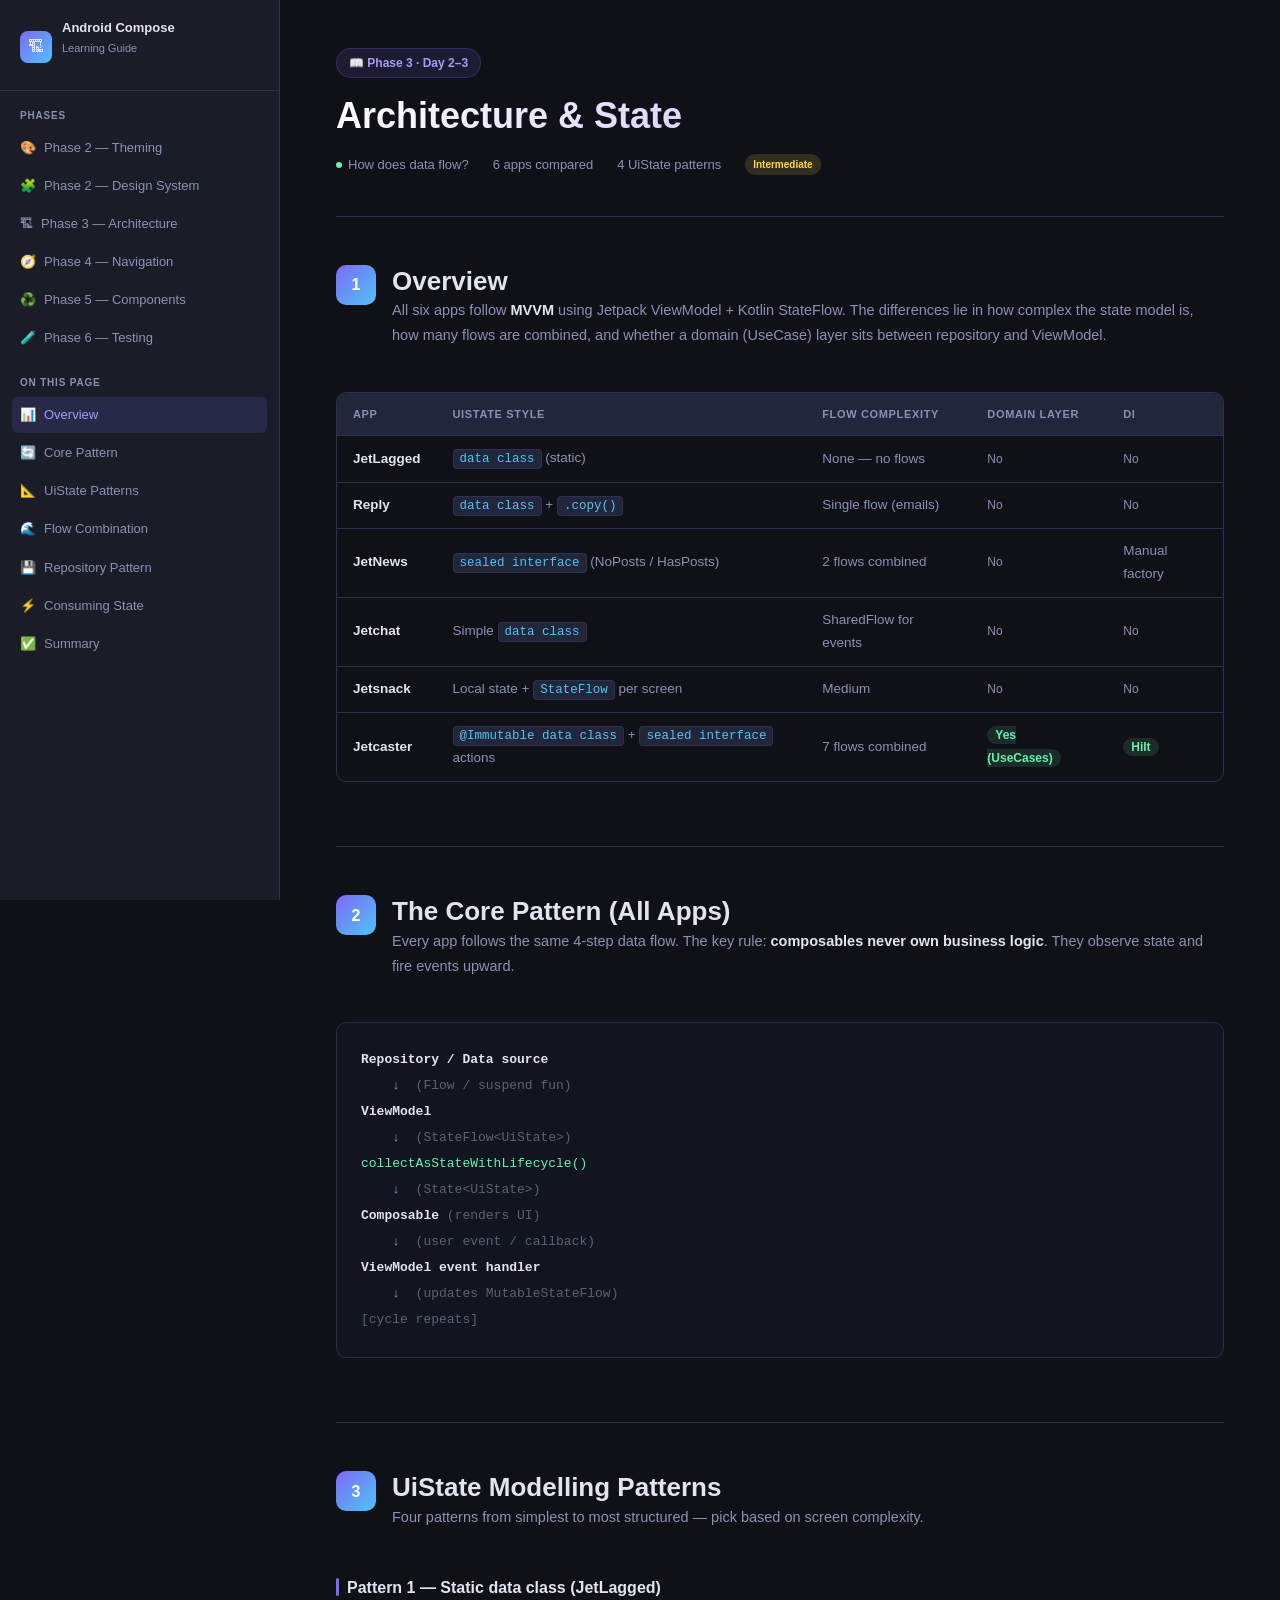
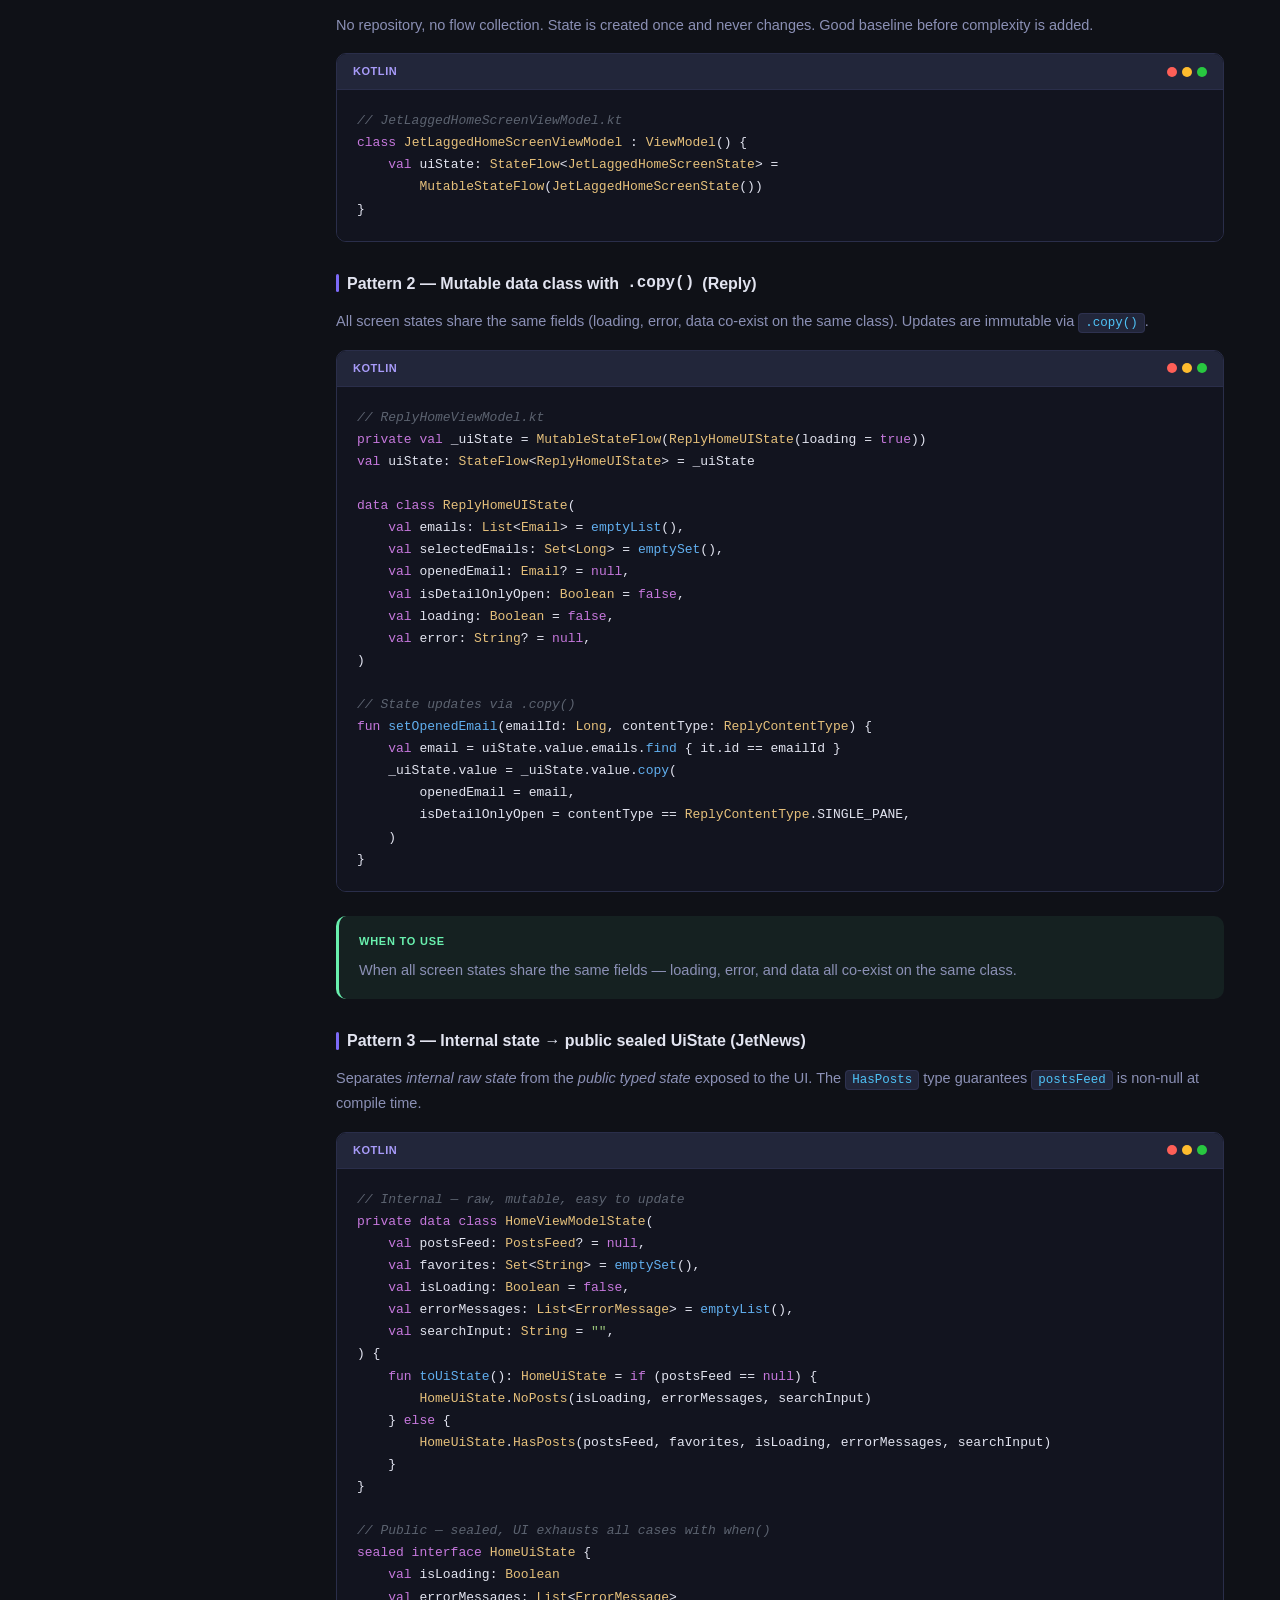
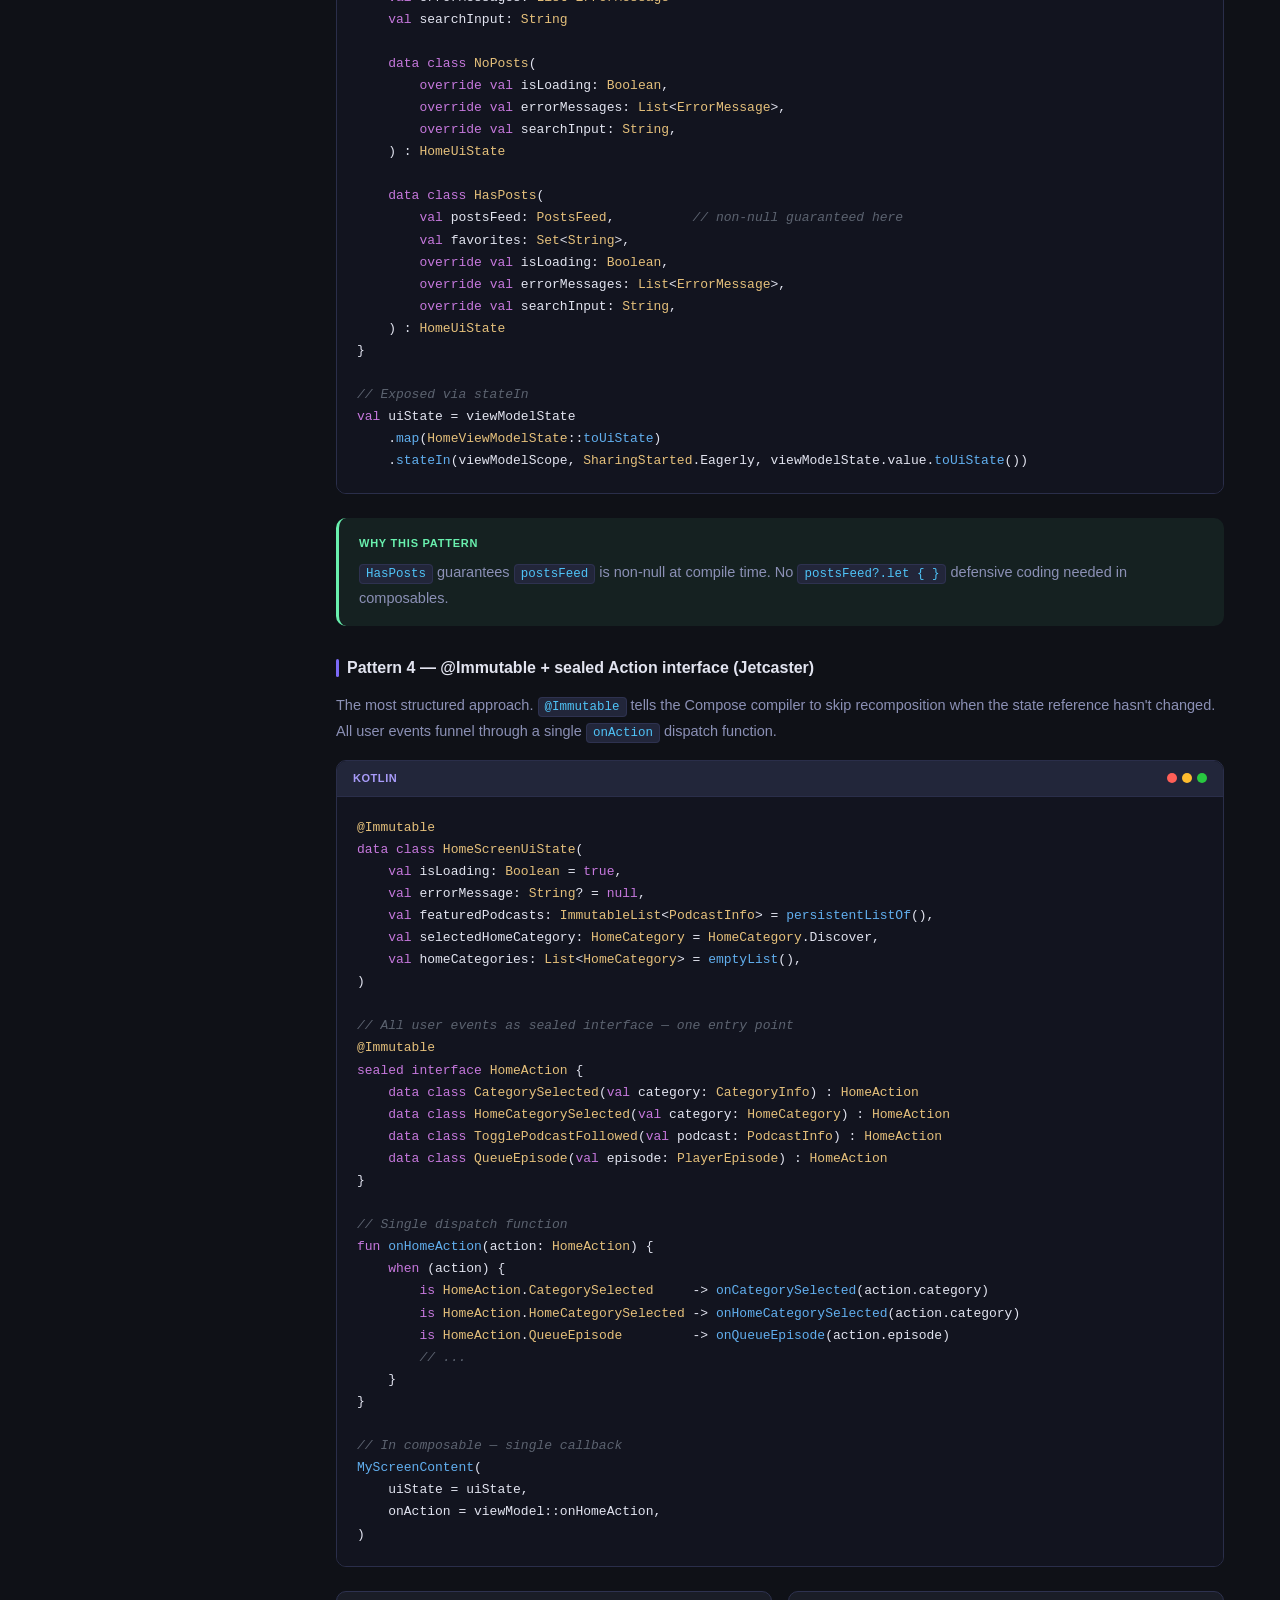
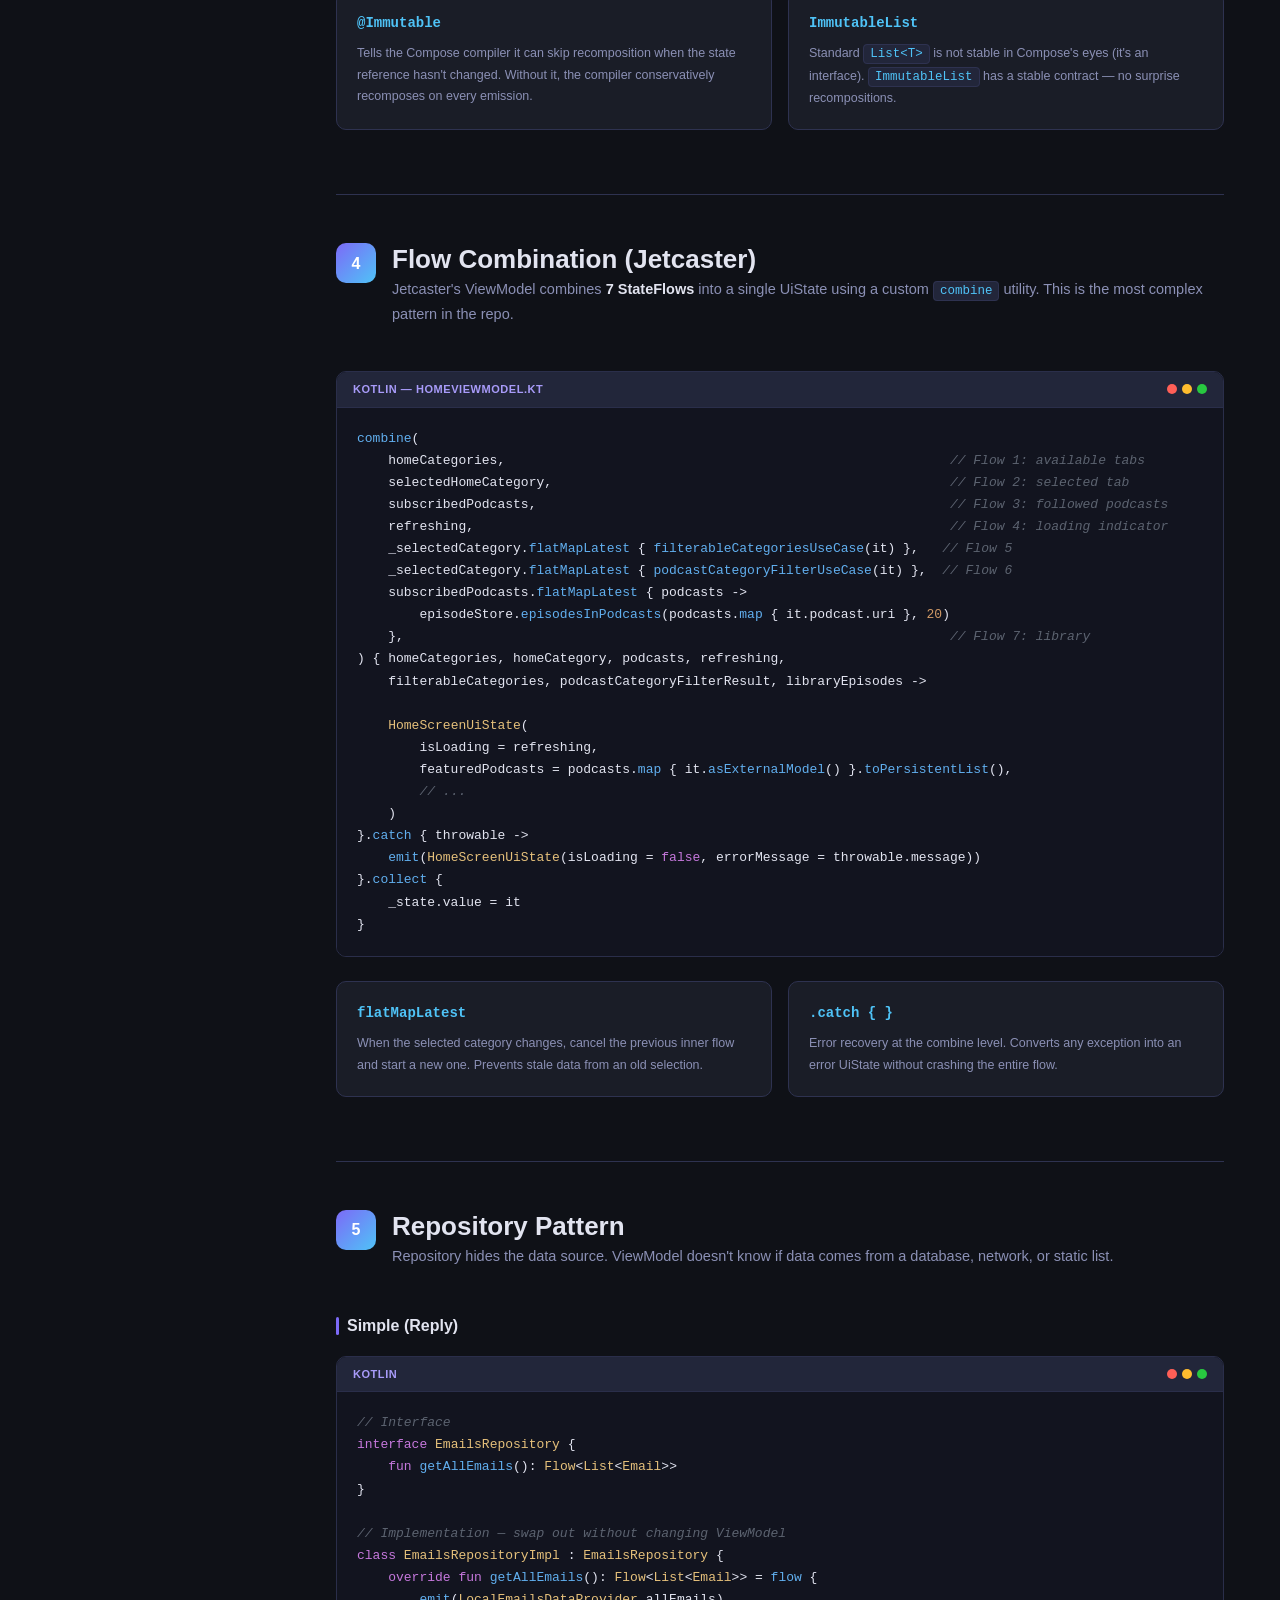
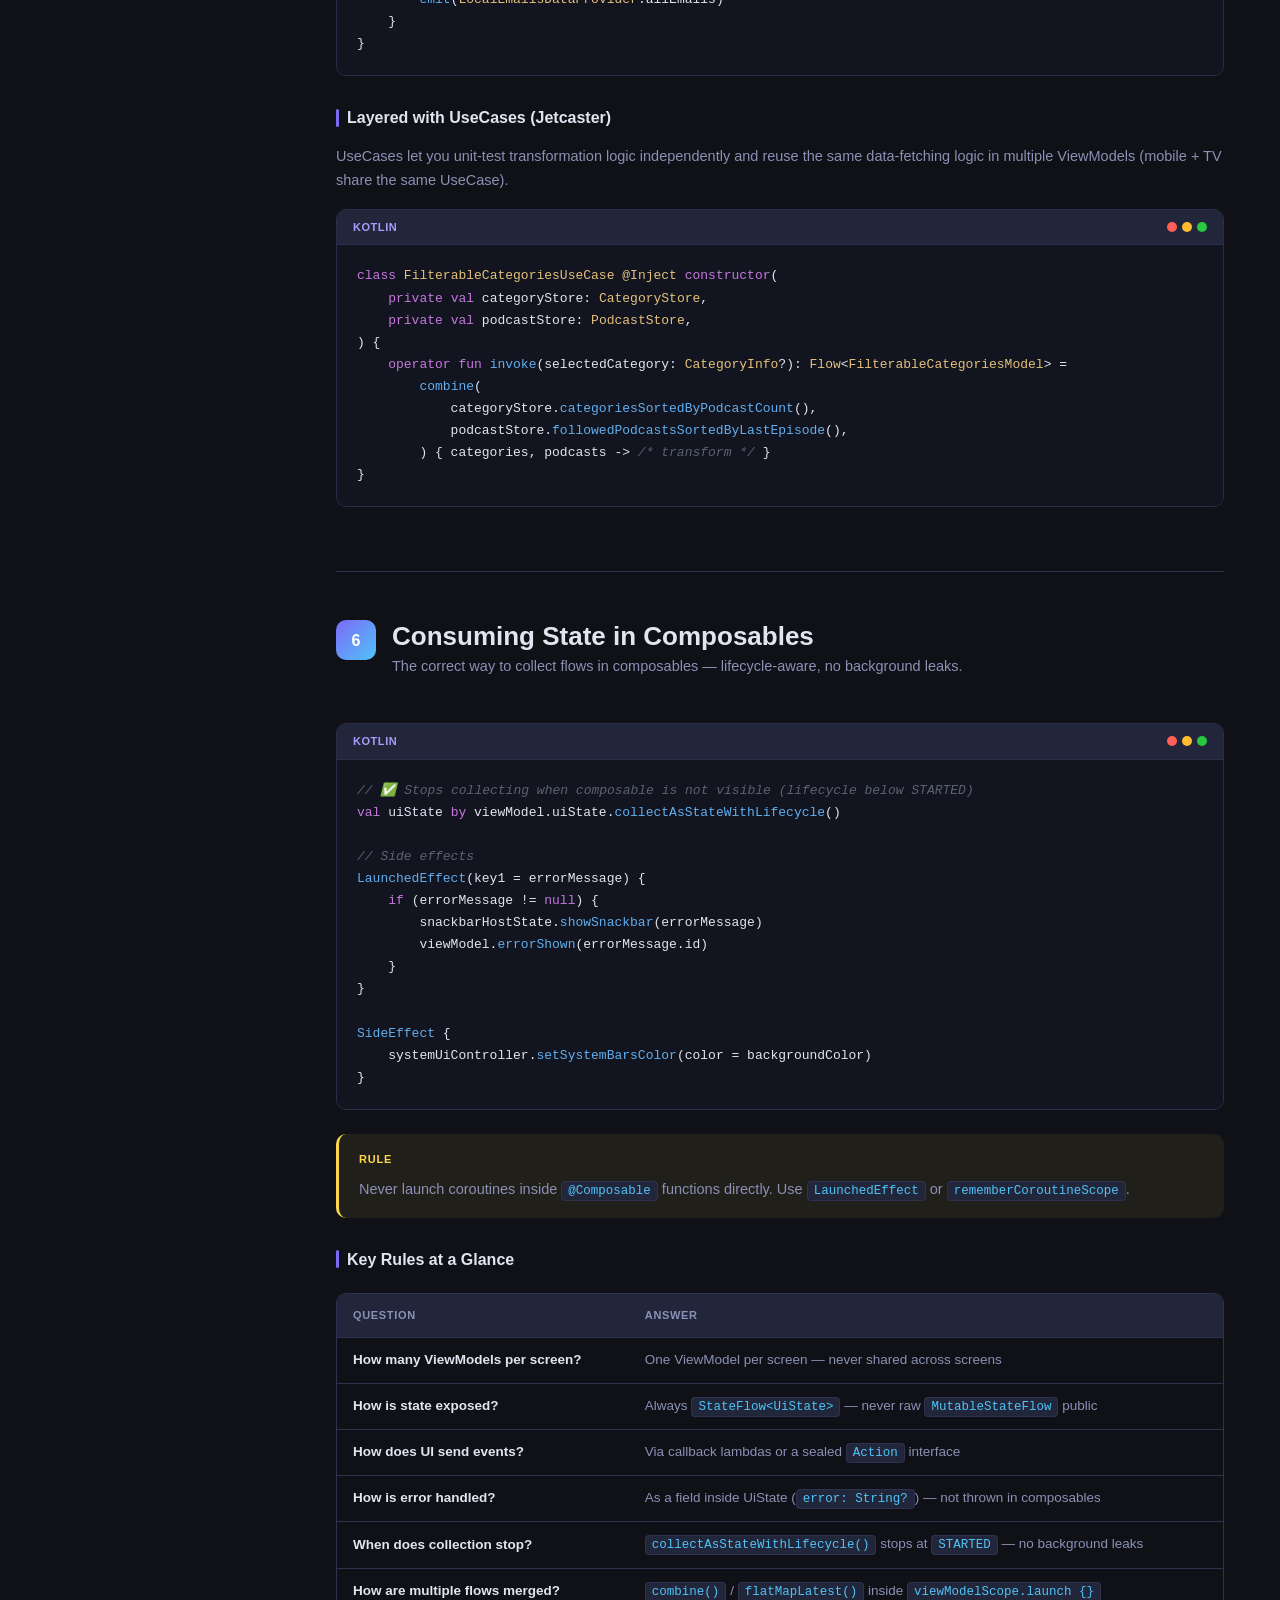
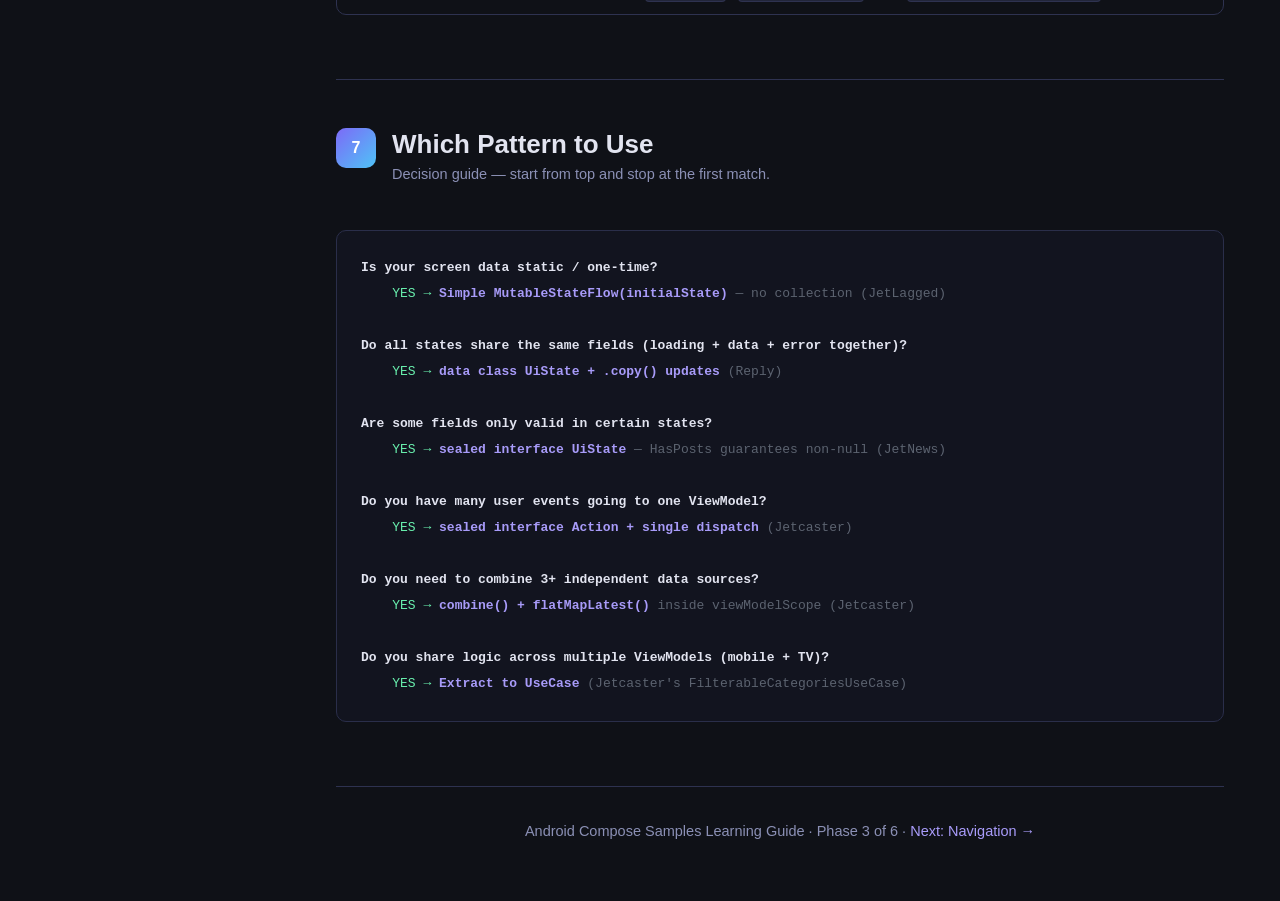
==== Docs/html/architecture-state.html @ 978a0300 "create Docs folder for project" ====
<!DOCTYPE html>
<html lang="en">
<head>
  <meta charset="UTF-8" />
  <meta name="viewport" content="width=device-width, initial-scale=1.0" />
  <title>Phase 3 — Architecture & State | Android Compose Samples</title>
  <link rel="stylesheet" href="styles/main.css" />
</head>
<body>

<aside>
  <div class="sidebar-header">
    <div class="logo">
      <div class="logo-icon">🏗</div>
      <div>
        <h2>Android Compose</h2>
        <p>Learning Guide</p>
      </div>
    </div>
  </div>

  <nav>
    <div class="nav-section">
      <div class="nav-section-label">Phases</div>
      <a class="nav-item" href="theming-styles-guide.html">
        <span>🎨</span> Phase 2 — Theming
      </a>
      <a class="nav-item" href="design-system.html">
        <span>🧩</span> Phase 2 — Design System
      </a>
      <a class="nav-item active" href="architecture-state.html">
        <span>🏗</span> Phase 3 — Architecture
      </a>
      <a class="nav-item" href="navigation.html">
        <span>🧭</span> Phase 4 — Navigation
      </a>
      <a class="nav-item" href="reusable-components.html">
        <span>♻️</span> Phase 5 — Components
      </a>
      <a class="nav-item" href="testing-performance.html">
        <span>🧪</span> Phase 6 — Testing
      </a>
    </div>

    <div class="nav-section">
      <div class="nav-section-label">On This Page</div>
      <a class="nav-item" href="#overview">
        <span>📊</span> Overview
      </a>
      <a class="nav-item" href="#core-pattern">
        <span>🔄</span> Core Pattern
      </a>
      <a class="nav-item" href="#uistate-patterns">
        <span>📐</span> UiState Patterns
      </a>
      <a class="nav-item" href="#flow-combination">
        <span>🌊</span> Flow Combination
      </a>
      <a class="nav-item" href="#repository">
        <span>💾</span> Repository Pattern
      </a>
      <a class="nav-item" href="#consuming-state">
        <span>⚡</span> Consuming State
      </a>
      <a class="nav-item" href="#summary">
        <span>✅</span> Summary
      </a>
    </div>
  </nav>
</aside>

<main>
  <!-- Hero -->
  <div class="hero">
    <div class="hero-tag">📖 Phase 3 · Day 2–3</div>
    <h1>Architecture & State</h1>
    <div class="hero-meta">
      <div class="hero-meta-item"><span class="dot"></span> How does data flow?</div>
      <div class="hero-meta-item">6 apps compared</div>
      <div class="hero-meta-item">4 UiState patterns</div>
      <div class="hero-meta-item"><span class="badge badge-intermediate">Intermediate</span></div>
    </div>
  </div>

  <!-- Overview -->
  <section id="overview">
    <div class="section-header">
      <div class="section-number">1</div>
      <div>
        <h2>Overview</h2>
        <p>All six apps follow <strong>MVVM</strong> using Jetpack ViewModel + Kotlin StateFlow. The differences lie in how complex the state model is, how many flows are combined, and whether a domain (UseCase) layer sits between repository and ViewModel.</p>
      </div>
    </div>

    <div class="table-wrapper">
      <table>
        <thead>
          <tr>
            <th>App</th>
            <th>UiState style</th>
            <th>Flow complexity</th>
            <th>Domain layer</th>
            <th>DI</th>
          </tr>
        </thead>
        <tbody>
          <tr>
            <td>JetLagged</td>
            <td><code>data class</code> (static)</td>
            <td>None — no flows</td>
            <td><span class="no-tag">No</span></td>
            <td><span class="no-tag">No</span></td>
          </tr>
          <tr>
            <td>Reply</td>
            <td><code>data class</code> + <code>.copy()</code></td>
            <td>Single flow (emails)</td>
            <td><span class="no-tag">No</span></td>
            <td><span class="no-tag">No</span></td>
          </tr>
          <tr>
            <td>JetNews</td>
            <td><code>sealed interface</code> (NoPosts / HasPosts)</td>
            <td>2 flows combined</td>
            <td><span class="no-tag">No</span></td>
            <td>Manual factory</td>
          </tr>
          <tr>
            <td>Jetchat</td>
            <td>Simple <code>data class</code></td>
            <td>SharedFlow for events</td>
            <td><span class="no-tag">No</span></td>
            <td><span class="no-tag">No</span></td>
          </tr>
          <tr>
            <td>Jetsnack</td>
            <td>Local state + <code>StateFlow</code> per screen</td>
            <td>Medium</td>
            <td><span class="no-tag">No</span></td>
            <td><span class="no-tag">No</span></td>
          </tr>
          <tr>
            <td>Jetcaster</td>
            <td><code>@Immutable data class</code> + <code>sealed interface</code> actions</td>
            <td>7 flows combined</td>
            <td><span class="yes-tag">Yes (UseCases)</span></td>
            <td><span class="yes-tag">Hilt</span></td>
          </tr>
        </tbody>
      </table>
    </div>
  </section>

  <hr />

  <!-- Core Pattern -->
  <section id="core-pattern">
    <div class="section-header">
      <div class="section-number">2</div>
      <div>
        <h2>The Core Pattern (All Apps)</h2>
        <p>Every app follows the same 4-step data flow. The key rule: <strong>composables never own business logic</strong>. They observe state and fire events upward.</p>
      </div>
    </div>

    <div class="flowchart">
      <div><span class="q">Repository / Data source</span></div>
      <div>&nbsp;&nbsp;&nbsp;&nbsp;↓ &nbsp;<span class="desc">(Flow / suspend fun)</span></div>
      <div><span class="q">ViewModel</span></div>
      <div>&nbsp;&nbsp;&nbsp;&nbsp;↓ &nbsp;<span class="desc">(StateFlow&lt;UiState&gt;)</span></div>
      <div><span class="ans">collectAsStateWithLifecycle()</span></div>
      <div>&nbsp;&nbsp;&nbsp;&nbsp;↓ &nbsp;<span class="desc">(State&lt;UiState&gt;)</span></div>
      <div><span class="q">Composable</span> <span class="desc">(renders UI)</span></div>
      <div>&nbsp;&nbsp;&nbsp;&nbsp;↓ &nbsp;<span class="desc">(user event / callback)</span></div>
      <div><span class="q">ViewModel event handler</span></div>
      <div>&nbsp;&nbsp;&nbsp;&nbsp;↓ &nbsp;<span class="desc">(updates MutableStateFlow)</span></div>
      <div><span class="desc">[cycle repeats]</span></div>
    </div>
  </section>

  <hr />

  <!-- UiState Patterns -->
  <section id="uistate-patterns">
    <div class="section-header">
      <div class="section-number">3</div>
      <div>
        <h2>UiState Modelling Patterns</h2>
        <p>Four patterns from simplest to most structured — pick based on screen complexity.</p>
      </div>
    </div>

    <h3>Pattern 1 — Static data class (JetLagged)</h3>
    <p>No repository, no flow collection. State is created once and never changes. Good baseline before complexity is added.</p>

    <div class="code-block">
      <div class="code-header">
        <span class="code-lang">Kotlin</span>
        <div class="code-dots"><span class="dot-red"></span><span class="dot-yellow"></span><span class="dot-green"></span></div>
      </div>
      <pre><span class="cmt">// JetLaggedHomeScreenViewModel.kt</span>
<span class="kw">class</span> <span class="cls">JetLaggedHomeScreenViewModel</span> : <span class="cls">ViewModel</span>() {
    <span class="kw">val</span> uiState: <span class="cls">StateFlow</span>&lt;<span class="cls">JetLaggedHomeScreenState</span>&gt; =
        <span class="cls">MutableStateFlow</span>(<span class="cls">JetLaggedHomeScreenState</span>())
}</pre>
    </div>

    <h3>Pattern 2 — Mutable data class with <code>.copy()</code> (Reply)</h3>
    <p>All screen states share the same fields (loading, error, data co-exist on the same class). Updates are immutable via <code>.copy()</code>.</p>

    <div class="code-block">
      <div class="code-header">
        <span class="code-lang">Kotlin</span>
        <div class="code-dots"><span class="dot-red"></span><span class="dot-yellow"></span><span class="dot-green"></span></div>
      </div>
      <pre><span class="cmt">// ReplyHomeViewModel.kt</span>
<span class="kw">private val</span> _uiState = <span class="cls">MutableStateFlow</span>(<span class="cls">ReplyHomeUIState</span>(loading = <span class="kw">true</span>))
<span class="kw">val</span> uiState: <span class="cls">StateFlow</span>&lt;<span class="cls">ReplyHomeUIState</span>&gt; = _uiState

<span class="kw">data class</span> <span class="cls">ReplyHomeUIState</span>(
    <span class="kw">val</span> emails: <span class="cls">List</span>&lt;<span class="cls">Email</span>&gt; = <span class="fn">emptyList</span>(),
    <span class="kw">val</span> selectedEmails: <span class="cls">Set</span>&lt;<span class="cls">Long</span>&gt; = <span class="fn">emptySet</span>(),
    <span class="kw">val</span> openedEmail: <span class="cls">Email</span>? = <span class="kw">null</span>,
    <span class="kw">val</span> isDetailOnlyOpen: <span class="cls">Boolean</span> = <span class="kw">false</span>,
    <span class="kw">val</span> loading: <span class="cls">Boolean</span> = <span class="kw">false</span>,
    <span class="kw">val</span> error: <span class="cls">String</span>? = <span class="kw">null</span>,
)

<span class="cmt">// State updates via .copy()</span>
<span class="kw">fun</span> <span class="fn">setOpenedEmail</span>(emailId: <span class="cls">Long</span>, contentType: <span class="cls">ReplyContentType</span>) {
    <span class="kw">val</span> email = uiState.value.emails.<span class="fn">find</span> { it.id == emailId }
    _uiState.value = _uiState.value.<span class="fn">copy</span>(
        openedEmail = email,
        isDetailOnlyOpen = contentType == <span class="cls">ReplyContentType</span>.SINGLE_PANE,
    )
}</pre>
    </div>

    <div class="info-box when">
      <div class="info-box-title">When to use</div>
      <p>When all screen states share the same fields — loading, error, and data all co-exist on the same class.</p>
    </div>

    <h3>Pattern 3 — Internal state → public sealed UiState (JetNews)</h3>
    <p>Separates <em>internal raw state</em> from the <em>public typed state</em> exposed to the UI. The <code>HasPosts</code> type guarantees <code>postsFeed</code> is non-null at compile time.</p>

    <div class="code-block">
      <div class="code-header">
        <span class="code-lang">Kotlin</span>
        <div class="code-dots"><span class="dot-red"></span><span class="dot-yellow"></span><span class="dot-green"></span></div>
      </div>
      <pre><span class="cmt">// Internal — raw, mutable, easy to update</span>
<span class="kw">private data class</span> <span class="cls">HomeViewModelState</span>(
    <span class="kw">val</span> postsFeed: <span class="cls">PostsFeed</span>? = <span class="kw">null</span>,
    <span class="kw">val</span> favorites: <span class="cls">Set</span>&lt;<span class="cls">String</span>&gt; = <span class="fn">emptySet</span>(),
    <span class="kw">val</span> isLoading: <span class="cls">Boolean</span> = <span class="kw">false</span>,
    <span class="kw">val</span> errorMessages: <span class="cls">List</span>&lt;<span class="cls">ErrorMessage</span>&gt; = <span class="fn">emptyList</span>(),
    <span class="kw">val</span> searchInput: <span class="cls">String</span> = <span class="str">""</span>,
) {
    <span class="kw">fun</span> <span class="fn">toUiState</span>(): <span class="cls">HomeUiState</span> = <span class="kw">if</span> (postsFeed == <span class="kw">null</span>) {
        <span class="cls">HomeUiState</span>.<span class="cls">NoPosts</span>(isLoading, errorMessages, searchInput)
    } <span class="kw">else</span> {
        <span class="cls">HomeUiState</span>.<span class="cls">HasPosts</span>(postsFeed, favorites, isLoading, errorMessages, searchInput)
    }
}

<span class="cmt">// Public — sealed, UI exhausts all cases with when()</span>
<span class="kw">sealed interface</span> <span class="cls">HomeUiState</span> {
    <span class="kw">val</span> isLoading: <span class="cls">Boolean</span>
    <span class="kw">val</span> errorMessages: <span class="cls">List</span>&lt;<span class="cls">ErrorMessage</span>&gt;
    <span class="kw">val</span> searchInput: <span class="cls">String</span>

    <span class="kw">data class</span> <span class="cls">NoPosts</span>(
        <span class="kw">override val</span> isLoading: <span class="cls">Boolean</span>,
        <span class="kw">override val</span> errorMessages: <span class="cls">List</span>&lt;<span class="cls">ErrorMessage</span>&gt;,
        <span class="kw">override val</span> searchInput: <span class="cls">String</span>,
    ) : <span class="cls">HomeUiState</span>

    <span class="kw">data class</span> <span class="cls">HasPosts</span>(
        <span class="kw">val</span> postsFeed: <span class="cls">PostsFeed</span>,          <span class="cmt">// non-null guaranteed here</span>
        <span class="kw">val</span> favorites: <span class="cls">Set</span>&lt;<span class="cls">String</span>&gt;,
        <span class="kw">override val</span> isLoading: <span class="cls">Boolean</span>,
        <span class="kw">override val</span> errorMessages: <span class="cls">List</span>&lt;<span class="cls">ErrorMessage</span>&gt;,
        <span class="kw">override val</span> searchInput: <span class="cls">String</span>,
    ) : <span class="cls">HomeUiState</span>
}

<span class="cmt">// Exposed via stateIn</span>
<span class="kw">val</span> uiState = viewModelState
    .<span class="fn">map</span>(<span class="cls">HomeViewModelState</span>::<span class="fn">toUiState</span>)
    .<span class="fn">stateIn</span>(viewModelScope, <span class="cls">SharingStarted</span>.Eagerly, viewModelState.value.<span class="fn">toUiState</span>())</pre>
    </div>

    <div class="info-box when">
      <div class="info-box-title">Why this pattern</div>
      <p><code>HasPosts</code> guarantees <code>postsFeed</code> is non-null at compile time. No <code>postsFeed?.let { }</code> defensive coding needed in composables.</p>
    </div>

    <h3>Pattern 4 — @Immutable + sealed Action interface (Jetcaster)</h3>
    <p>The most structured approach. <code>@Immutable</code> tells the Compose compiler to skip recomposition when the state reference hasn't changed. All user events funnel through a single <code>onAction</code> dispatch function.</p>

    <div class="code-block">
      <div class="code-header">
        <span class="code-lang">Kotlin</span>
        <div class="code-dots"><span class="dot-red"></span><span class="dot-yellow"></span><span class="dot-green"></span></div>
      </div>
      <pre><span class="ann">@Immutable</span>
<span class="kw">data class</span> <span class="cls">HomeScreenUiState</span>(
    <span class="kw">val</span> isLoading: <span class="cls">Boolean</span> = <span class="kw">true</span>,
    <span class="kw">val</span> errorMessage: <span class="cls">String</span>? = <span class="kw">null</span>,
    <span class="kw">val</span> featuredPodcasts: <span class="cls">ImmutableList</span>&lt;<span class="cls">PodcastInfo</span>&gt; = <span class="fn">persistentListOf</span>(),
    <span class="kw">val</span> selectedHomeCategory: <span class="cls">HomeCategory</span> = <span class="cls">HomeCategory</span>.Discover,
    <span class="kw">val</span> homeCategories: <span class="cls">List</span>&lt;<span class="cls">HomeCategory</span>&gt; = <span class="fn">emptyList</span>(),
)

<span class="cmt">// All user events as sealed interface — one entry point</span>
<span class="ann">@Immutable</span>
<span class="kw">sealed interface</span> <span class="cls">HomeAction</span> {
    <span class="kw">data class</span> <span class="cls">CategorySelected</span>(<span class="kw">val</span> category: <span class="cls">CategoryInfo</span>) : <span class="cls">HomeAction</span>
    <span class="kw">data class</span> <span class="cls">HomeCategorySelected</span>(<span class="kw">val</span> category: <span class="cls">HomeCategory</span>) : <span class="cls">HomeAction</span>
    <span class="kw">data class</span> <span class="cls">TogglePodcastFollowed</span>(<span class="kw">val</span> podcast: <span class="cls">PodcastInfo</span>) : <span class="cls">HomeAction</span>
    <span class="kw">data class</span> <span class="cls">QueueEpisode</span>(<span class="kw">val</span> episode: <span class="cls">PlayerEpisode</span>) : <span class="cls">HomeAction</span>
}

<span class="cmt">// Single dispatch function</span>
<span class="kw">fun</span> <span class="fn">onHomeAction</span>(action: <span class="cls">HomeAction</span>) {
    <span class="kw">when</span> (action) {
        <span class="kw">is</span> <span class="cls">HomeAction</span>.<span class="cls">CategorySelected</span>     -> <span class="fn">onCategorySelected</span>(action.category)
        <span class="kw">is</span> <span class="cls">HomeAction</span>.<span class="cls">HomeCategorySelected</span> -> <span class="fn">onHomeCategorySelected</span>(action.category)
        <span class="kw">is</span> <span class="cls">HomeAction</span>.<span class="cls">QueueEpisode</span>         -> <span class="fn">onQueueEpisode</span>(action.episode)
        <span class="cmt">// ...</span>
    }
}

<span class="cmt">// In composable — single callback</span>
<span class="fn">MyScreenContent</span>(
    uiState = uiState,
    onAction = viewModel::onHomeAction,
)</pre>
    </div>

    <div class="concept-grid">
      <div class="concept-card">
        <h4>@Immutable</h4>
        <p>Tells the Compose compiler it can skip recomposition when the state reference hasn't changed. Without it, the compiler conservatively recomposes on every emission.</p>
      </div>
      <div class="concept-card">
        <h4>ImmutableList</h4>
        <p>Standard <code>List&lt;T&gt;</code> is not stable in Compose's eyes (it's an interface). <code>ImmutableList</code> has a stable contract — no surprise recompositions.</p>
      </div>
    </div>
  </section>

  <hr />

  <!-- Flow Combination -->
  <section id="flow-combination">
    <div class="section-header">
      <div class="section-number">4</div>
      <div>
        <h2>Flow Combination (Jetcaster)</h2>
        <p>Jetcaster's ViewModel combines <strong>7 StateFlows</strong> into a single UiState using a custom <code>combine</code> utility. This is the most complex pattern in the repo.</p>
      </div>
    </div>

    <div class="code-block">
      <div class="code-header">
        <span class="code-lang">Kotlin — HomeViewModel.kt</span>
        <div class="code-dots"><span class="dot-red"></span><span class="dot-yellow"></span><span class="dot-green"></span></div>
      </div>
      <pre><span class="fn">combine</span>(
    homeCategories,                                                         <span class="cmt">// Flow 1: available tabs</span>
    selectedHomeCategory,                                                   <span class="cmt">// Flow 2: selected tab</span>
    subscribedPodcasts,                                                     <span class="cmt">// Flow 3: followed podcasts</span>
    refreshing,                                                             <span class="cmt">// Flow 4: loading indicator</span>
    _selectedCategory.<span class="fn">flatMapLatest</span> { <span class="fn">filterableCategoriesUseCase</span>(it) },   <span class="cmt">// Flow 5</span>
    _selectedCategory.<span class="fn">flatMapLatest</span> { <span class="fn">podcastCategoryFilterUseCase</span>(it) },  <span class="cmt">// Flow 6</span>
    subscribedPodcasts.<span class="fn">flatMapLatest</span> { podcasts ->
        episodeStore.<span class="fn">episodesInPodcasts</span>(podcasts.<span class="fn">map</span> { it.podcast.uri }, <span class="num">20</span>)
    },                                                                      <span class="cmt">// Flow 7: library</span>
) { homeCategories, homeCategory, podcasts, refreshing,
    filterableCategories, podcastCategoryFilterResult, libraryEpisodes ->

    <span class="cls">HomeScreenUiState</span>(
        isLoading = refreshing,
        featuredPodcasts = podcasts.<span class="fn">map</span> { it.<span class="fn">asExternalModel</span>() }.<span class="fn">toPersistentList</span>(),
        <span class="cmt">// ...</span>
    )
}.<span class="fn">catch</span> { throwable ->
    <span class="fn">emit</span>(<span class="cls">HomeScreenUiState</span>(isLoading = <span class="kw">false</span>, errorMessage = throwable.message))
}.<span class="fn">collect</span> {
    _state.value = it
}</pre>
    </div>

    <div class="concept-grid">
      <div class="concept-card">
        <h4>flatMapLatest</h4>
        <p>When the selected category changes, cancel the previous inner flow and start a new one. Prevents stale data from an old selection.</p>
      </div>
      <div class="concept-card">
        <h4>.catch { }</h4>
        <p>Error recovery at the combine level. Converts any exception into an error UiState without crashing the entire flow.</p>
      </div>
    </div>
  </section>

  <hr />

  <!-- Repository Pattern -->
  <section id="repository">
    <div class="section-header">
      <div class="section-number">5</div>
      <div>
        <h2>Repository Pattern</h2>
        <p>Repository hides the data source. ViewModel doesn't know if data comes from a database, network, or static list.</p>
      </div>
    </div>

    <h3>Simple (Reply)</h3>

    <div class="code-block">
      <div class="code-header">
        <span class="code-lang">Kotlin</span>
        <div class="code-dots"><span class="dot-red"></span><span class="dot-yellow"></span><span class="dot-green"></span></div>
      </div>
      <pre><span class="cmt">// Interface</span>
<span class="kw">interface</span> <span class="cls">EmailsRepository</span> {
    <span class="kw">fun</span> <span class="fn">getAllEmails</span>(): <span class="cls">Flow</span>&lt;<span class="cls">List</span>&lt;<span class="cls">Email</span>&gt;&gt;
}

<span class="cmt">// Implementation — swap out without changing ViewModel</span>
<span class="kw">class</span> <span class="cls">EmailsRepositoryImpl</span> : <span class="cls">EmailsRepository</span> {
    <span class="kw">override fun</span> <span class="fn">getAllEmails</span>(): <span class="cls">Flow</span>&lt;<span class="cls">List</span>&lt;<span class="cls">Email</span>&gt;&gt; = <span class="fn">flow</span> {
        <span class="fn">emit</span>(<span class="cls">LocalEmailsDataProvider</span>.allEmails)
    }
}</pre>
    </div>

    <h3>Layered with UseCases (Jetcaster)</h3>
    <p>UseCases let you unit-test transformation logic independently and reuse the same data-fetching logic in multiple ViewModels (mobile + TV share the same UseCase).</p>

    <div class="code-block">
      <div class="code-header">
        <span class="code-lang">Kotlin</span>
        <div class="code-dots"><span class="dot-red"></span><span class="dot-yellow"></span><span class="dot-green"></span></div>
      </div>
      <pre><span class="kw">class</span> <span class="cls">FilterableCategoriesUseCase</span> <span class="ann">@Inject</span> <span class="kw">constructor</span>(
    <span class="kw">private val</span> categoryStore: <span class="cls">CategoryStore</span>,
    <span class="kw">private val</span> podcastStore: <span class="cls">PodcastStore</span>,
) {
    <span class="kw">operator fun</span> <span class="fn">invoke</span>(selectedCategory: <span class="cls">CategoryInfo</span>?): <span class="cls">Flow</span>&lt;<span class="cls">FilterableCategoriesModel</span>&gt; =
        <span class="fn">combine</span>(
            categoryStore.<span class="fn">categoriesSortedByPodcastCount</span>(),
            podcastStore.<span class="fn">followedPodcastsSortedByLastEpisode</span>(),
        ) { categories, podcasts -> <span class="cmt">/* transform */</span> }
}</pre>
    </div>
  </section>

  <hr />

  <!-- Consuming State -->
  <section id="consuming-state">
    <div class="section-header">
      <div class="section-number">6</div>
      <div>
        <h2>Consuming State in Composables</h2>
        <p>The correct way to collect flows in composables — lifecycle-aware, no background leaks.</p>
      </div>
    </div>

    <div class="code-block">
      <div class="code-header">
        <span class="code-lang">Kotlin</span>
        <div class="code-dots"><span class="dot-red"></span><span class="dot-yellow"></span><span class="dot-green"></span></div>
      </div>
      <pre><span class="cmt">// ✅ Stops collecting when composable is not visible (lifecycle below STARTED)</span>
<span class="kw">val</span> uiState <span class="kw">by</span> viewModel.uiState.<span class="fn">collectAsStateWithLifecycle</span>()

<span class="cmt">// Side effects</span>
<span class="fn">LaunchedEffect</span>(key1 = errorMessage) {
    <span class="kw">if</span> (errorMessage != <span class="kw">null</span>) {
        snackbarHostState.<span class="fn">showSnackbar</span>(errorMessage)
        viewModel.<span class="fn">errorShown</span>(errorMessage.id)
    }
}

<span class="fn">SideEffect</span> {
    systemUiController.<span class="fn">setSystemBarsColor</span>(color = backgroundColor)
}</pre>
    </div>

    <div class="info-box warning">
      <div class="info-box-title">Rule</div>
      <p>Never launch coroutines inside <code>@Composable</code> functions directly. Use <code>LaunchedEffect</code> or <code>rememberCoroutineScope</code>.</p>
    </div>

    <h3>Key Rules at a Glance</h3>
    <div class="table-wrapper">
      <table>
        <thead>
          <tr>
            <th>Question</th>
            <th>Answer</th>
          </tr>
        </thead>
        <tbody>
          <tr>
            <td>How many ViewModels per screen?</td>
            <td>One ViewModel per screen — never shared across screens</td>
          </tr>
          <tr>
            <td>How is state exposed?</td>
            <td>Always <code>StateFlow&lt;UiState&gt;</code> — never raw <code>MutableStateFlow</code> public</td>
          </tr>
          <tr>
            <td>How does UI send events?</td>
            <td>Via callback lambdas or a sealed <code>Action</code> interface</td>
          </tr>
          <tr>
            <td>How is error handled?</td>
            <td>As a field inside UiState (<code>error: String?</code>) — not thrown in composables</td>
          </tr>
          <tr>
            <td>When does collection stop?</td>
            <td><code>collectAsStateWithLifecycle()</code> stops at <code>STARTED</code> — no background leaks</td>
          </tr>
          <tr>
            <td>How are multiple flows merged?</td>
            <td><code>combine()</code> / <code>flatMapLatest()</code> inside <code>viewModelScope.launch {}</code></td>
          </tr>
        </tbody>
      </table>
    </div>
  </section>

  <hr />

  <!-- Summary -->
  <section id="summary">
    <div class="section-header">
      <div class="section-number">7</div>
      <div>
        <h2>Which Pattern to Use</h2>
        <p>Decision guide — start from top and stop at the first match.</p>
      </div>
    </div>

    <div class="flowchart">
      <div><span class="q">Is your screen data static / one-time?</span></div>
      <div>&nbsp;&nbsp;&nbsp;&nbsp;<span class="ans">YES →</span> <span class="style-ref">Simple MutableStateFlow(initialState)</span> <span class="desc">— no collection (JetLagged)</span></div>
      <br/>
      <div><span class="q">Do all states share the same fields (loading + data + error together)?</span></div>
      <div>&nbsp;&nbsp;&nbsp;&nbsp;<span class="ans">YES →</span> <span class="style-ref">data class UiState + .copy() updates</span> <span class="desc">(Reply)</span></div>
      <br/>
      <div><span class="q">Are some fields only valid in certain states?</span></div>
      <div>&nbsp;&nbsp;&nbsp;&nbsp;<span class="ans">YES →</span> <span class="style-ref">sealed interface UiState</span> <span class="desc">— HasPosts guarantees non-null (JetNews)</span></div>
      <br/>
      <div><span class="q">Do you have many user events going to one ViewModel?</span></div>
      <div>&nbsp;&nbsp;&nbsp;&nbsp;<span class="ans">YES →</span> <span class="style-ref">sealed interface Action + single dispatch</span> <span class="desc">(Jetcaster)</span></div>
      <br/>
      <div><span class="q">Do you need to combine 3+ independent data sources?</span></div>
      <div>&nbsp;&nbsp;&nbsp;&nbsp;<span class="ans">YES →</span> <span class="style-ref">combine() + flatMapLatest()</span> <span class="desc">inside viewModelScope (Jetcaster)</span></div>
      <br/>
      <div><span class="q">Do you share logic across multiple ViewModels (mobile + TV)?</span></div>
      <div>&nbsp;&nbsp;&nbsp;&nbsp;<span class="ans">YES →</span> <span class="style-ref">Extract to UseCase</span> <span class="desc">(Jetcaster's FilterableCategoriesUseCase)</span></div>
    </div>
  </section>

  <footer>
    <p>Android Compose Samples Learning Guide · Phase 3 of 6 ·
      <a href="navigation.html">Next: Navigation →</a>
    </p>
  </footer>
</main>

<script src="scripts/main.js"></script>
</body>
</html>
---- Docs/html/styles/main.css ----
:root {
  --bg: #0f1117;
  --surface: #1a1d27;
  --surface2: #22263a;
  --border: #2e3250;
  --primary: #7c6af7;
  --primary-light: #a89bf9;
  --accent: #4fc3f7;
  --green: #69f0ae;
  --yellow: #ffd54f;
  --red: #ff6b6b;
  --text: #e2e4f0;
  --text-muted: #8b90b5;
  --code-bg: #12141f;
  --code-border: #2a2e4a;
  --sidebar-width: 280px;
}

* { box-sizing: border-box; margin: 0; padding: 0; }
html { scroll-behavior: smooth; }

body {
  font-family: -apple-system, BlinkMacSystemFont, 'Segoe UI', Roboto, sans-serif;
  background: var(--bg);
  color: var(--text);
  line-height: 1.7;
  display: flex;
  min-height: 100vh;
}

/* ── Sidebar ── */
aside {
  width: var(--sidebar-width);
  background: var(--surface);
  border-right: 1px solid var(--border);
  position: fixed;
  top: 0; left: 0;
  height: 100vh;
  overflow-y: auto;
  z-index: 100;
  padding-bottom: 32px;
}

.sidebar-header {
  padding: 20px 20px 16px;
  border-bottom: 1px solid var(--border);
  position: sticky;
  top: 0;
  background: var(--surface);
  z-index: 1;
}

.sidebar-header .logo {
  display: flex;
  align-items: center;
  gap: 10px;
}

.sidebar-header .logo-icon {
  width: 32px; height: 32px;
  background: linear-gradient(135deg, var(--primary), var(--accent));
  border-radius: 8px;
  display: flex;
  align-items: center;
  justify-content: center;
  font-size: 16px;
  flex-shrink: 0;
}

.sidebar-header h2 {
  font-size: 13px;
  font-weight: 600;
  color: var(--text);
  line-height: 1.3;
}

.sidebar-header p {
  font-size: 11px;
  color: var(--text-muted);
  margin-top: 2px;
}

.nav-section { padding: 16px 12px 0; }

.nav-section-label {
  font-size: 10px;
  font-weight: 700;
  color: var(--text-muted);
  text-transform: uppercase;
  letter-spacing: 0.08em;
  padding: 0 8px;
  margin-bottom: 6px;
}

.nav-item {
  display: flex;
  align-items: center;
  gap: 8px;
  padding: 7px 8px;
  border-radius: 6px;
  text-decoration: none;
  color: var(--text-muted);
  font-size: 13px;
  transition: all 0.15s;
  margin-bottom: 2px;
}

.nav-item:hover { background: var(--surface2); color: var(--text); }
.nav-item.active { background: rgba(124,106,247,0.15); color: var(--primary-light); }

.nav-badge {
  margin-left: auto;
  font-size: 10px;
  padding: 2px 6px;
  border-radius: 10px;
  font-weight: 600;
}

.badge { display: inline-block; font-size: 10px; font-weight: 700; padding: 2px 8px; border-radius: 10px; white-space: nowrap; }
.badge-beginner    { background: rgba(105,240,174,0.15); color: var(--green); }
.badge-intermediate { background: rgba(255,213,79,0.15); color: var(--yellow); }
.badge-advanced    { background: rgba(255,107,107,0.15); color: var(--red); }

/* ── Main ── */
main {
  margin-left: var(--sidebar-width);
  flex: 1;
  max-width: calc(100% - var(--sidebar-width));
  padding: 48px 56px;
}

/* ── Hero ── */
.hero {
  margin-bottom: 48px;
  padding-bottom: 40px;
  border-bottom: 1px solid var(--border);
}

.hero-tag {
  display: inline-flex;
  align-items: center;
  gap: 6px;
  background: rgba(124,106,247,0.12);
  color: var(--primary-light);
  font-size: 12px;
  font-weight: 600;
  padding: 4px 12px;
  border-radius: 20px;
  margin-bottom: 16px;
  border: 1px solid rgba(124,106,247,0.25);
}

.hero h1 {
  font-size: 36px;
  font-weight: 800;
  line-height: 1.2;
  background: linear-gradient(135deg, #fff 0%, var(--primary-light) 100%);
  -webkit-background-clip: text;
  -webkit-text-fill-color: transparent;
  background-clip: text;
  margin-bottom: 16px;
}

.hero-meta { display: flex; gap: 24px; flex-wrap: wrap; }

.hero-meta-item {
  display: flex;
  align-items: center;
  gap: 6px;
  font-size: 13px;
  color: var(--text-muted);
}

.hero-meta-item span.dot {
  width: 6px; height: 6px;
  border-radius: 50%;
  background: var(--green);
  display: inline-block;
}

/* ── Overview cards ── */
.overview-grid {
  display: grid;
  grid-template-columns: repeat(3, 1fr);
  gap: 16px;
  margin: 32px 0;
}

.style-card {
  background: var(--surface);
  border: 1px solid var(--border);
  border-radius: 12px;
  padding: 20px;
  transition: border-color 0.2s, transform 0.2s;
  text-decoration: none;
  display: block;
}

.style-card:hover { border-color: var(--primary); transform: translateY(-2px); }
.style-card .card-number { font-size: 11px; font-weight: 700; color: var(--text-muted); text-transform: uppercase; letter-spacing: 0.06em; margin-bottom: 8px; }
.style-card .card-title { font-size: 14px; font-weight: 700; color: var(--text); margin-bottom: 6px; }
.style-card .card-desc { font-size: 12px; color: var(--text-muted); line-height: 1.5; }
.style-card .card-badge { display: inline-block; margin-top: 12px; font-size: 10px; font-weight: 700; padding: 2px 8px; border-radius: 10px; }

/* ── Sections ── */
section { margin-bottom: 64px; scroll-margin-top: 24px; }

.section-header { display: flex; align-items: flex-start; gap: 16px; margin-bottom: 28px; }

.section-number {
  width: 40px; height: 40px;
  border-radius: 10px;
  background: linear-gradient(135deg, var(--primary), var(--accent));
  display: flex; align-items: center; justify-content: center;
  font-size: 16px; font-weight: 800; color: white; flex-shrink: 0;
}

h2 { font-size: 26px; font-weight: 700; color: var(--text); line-height: 1.3; }

h3 {
  font-size: 16px; font-weight: 700; color: var(--text);
  margin: 28px 0 12px;
  display: flex; align-items: center; gap: 8px;
}

h3::before {
  content: '';
  width: 3px; height: 18px;
  background: var(--primary);
  border-radius: 2px;
  flex-shrink: 0;
}

p { color: var(--text-muted); font-size: 14.5px; margin-bottom: 16px; }
p strong { color: var(--text); font-weight: 600; }

/* ── File list ── */
.file-list {
  background: var(--surface);
  border: 1px solid var(--border);
  border-radius: 10px;
  padding: 16px 20px;
  margin: 16px 0 24px;
}

.file-list-title {
  font-size: 11px; font-weight: 700; color: var(--text-muted);
  text-transform: uppercase; letter-spacing: 0.06em; margin-bottom: 10px;
}

.file-list ul { list-style: none; }

.file-list li {
  font-size: 13px; color: var(--accent);
  font-family: 'SF Mono', 'Fira Code', monospace;
  padding: 3px 0;
  display: flex; align-items: center; gap: 8px;
}

.file-list li::before { content: '📄'; font-size: 12px; }

/* ── Code blocks ── */
.code-block {
  margin: 16px 0 24px;
  border-radius: 10px;
  overflow: hidden;
  border: 1px solid var(--code-border);
}

.code-header {
  background: var(--surface2);
  padding: 8px 16px;
  display: flex; align-items: center; justify-content: space-between;
  border-bottom: 1px solid var(--code-border);
}

.code-lang { font-size: 11px; font-weight: 600; color: var(--primary-light); text-transform: uppercase; letter-spacing: 0.05em; }

.code-dots { display: flex; gap: 5px; }
.code-dots span { width: 10px; height: 10px; border-radius: 50%; }
.dot-red    { background: #ff5f57; }
.dot-yellow { background: #febc2e; }
.dot-green  { background: #28c840; }

pre {
  background: var(--code-bg);
  padding: 20px;
  overflow-x: auto;
  font-size: 13px;
  line-height: 1.7;
  font-family: 'SF Mono', 'Fira Code', 'Cascadia Code', monospace;
}

code { font-family: 'SF Mono', 'Fira Code', 'Cascadia Code', monospace; }

/* Kotlin syntax tokens */
.kw  { color: #c678dd; }
.fn  { color: #61afef; }
.cls { color: #e5c07b; }
.str { color: #98c379; }
.num { color: #d19a66; }
.cmt { color: #5c6370; font-style: italic; }
.ann { color: #e5c07b; }

/* Inline code */
p code, li code, td code {
  background: var(--surface2);
  border: 1px solid var(--border);
  padding: 2px 6px;
  border-radius: 4px;
  font-size: 12.5px;
  color: var(--accent);
}

/* ── Info boxes ── */
.info-box {
  border-radius: 10px;
  padding: 16px 20px;
  margin: 20px 0;
  border-left: 3px solid;
  font-size: 14px;
}

.info-box.purpose { background: rgba(124,106,247,0.08); border-color: var(--primary); }
.info-box.when    { background: rgba(105,240,174,0.07); border-color: var(--green); }
.info-box.warning { background: rgba(255,213,79,0.07);  border-color: var(--yellow); }

.info-box-title {
  font-size: 11px; font-weight: 800;
  text-transform: uppercase; letter-spacing: 0.07em; margin-bottom: 8px;
}

.info-box.purpose .info-box-title { color: var(--primary-light); }
.info-box.when    .info-box-title { color: var(--green); }
.info-box.warning .info-box-title { color: var(--yellow); }

.info-box ul { padding-left: 18px; }
.info-box li { color: var(--text-muted); font-size: 13.5px; margin-bottom: 4px; }
.info-box p  { margin: 0; color: var(--text-muted); }

/* ── Tables ── */
.table-wrapper {
  overflow-x: auto;
  margin: 20px 0 28px;
  border-radius: 10px;
  border: 1px solid var(--border);
}

table { width: 100%; border-collapse: collapse; font-size: 13.5px; }

thead tr { background: var(--surface2); }

thead th {
  padding: 12px 16px;
  text-align: left;
  font-size: 11px; font-weight: 700; color: var(--text-muted);
  text-transform: uppercase; letter-spacing: 0.06em;
  border-bottom: 1px solid var(--border);
  white-space: nowrap;
}

tbody tr { border-bottom: 1px solid var(--border); transition: background 0.1s; }
tbody tr:last-child { border-bottom: none; }
tbody tr:hover { background: rgba(255,255,255,0.02); }
tbody td { padding: 11px 16px; color: var(--text-muted); vertical-align: middle; }
tbody td:first-child { font-weight: 600; color: var(--text); }

.yes-tag { background: rgba(105,240,174,0.12); color: var(--green); padding: 2px 8px; border-radius: 10px; font-size: 12px; font-weight: 600; }
.no-tag  { color: var(--text-muted); font-size: 12px; }

/* ── Divider ── */
hr { border: none; border-top: 1px solid var(--border); margin: 48px 0; }

/* ── Flowchart ── */
.flowchart {
  background: var(--code-bg);
  border: 1px solid var(--code-border);
  border-radius: 10px;
  padding: 24px;
  font-family: 'SF Mono', 'Fira Code', monospace;
  font-size: 13px; line-height: 2;
  color: var(--text-muted);
}

.flowchart .q          { color: var(--text); font-weight: 600; }
.flowchart .ans        { color: var(--green); }
.flowchart .style-ref  { color: var(--primary-light); font-weight: 600; }
.flowchart .desc       { color: #5c6370; }

/* ── Concept cards ── */
.concept-grid { display: grid; grid-template-columns: 1fr 1fr; gap: 16px; margin: 24px 0; }

.concept-card {
  background: var(--surface);
  border: 1px solid var(--border);
  border-radius: 10px;
  padding: 20px;
}

.concept-card h4 { font-size: 14px; font-weight: 700; color: var(--accent); margin-bottom: 8px; font-family: 'SF Mono', monospace; }
.concept-card p  { font-size: 12.5px; color: var(--text-muted); margin: 0; }

/* ── Footer ── */
footer {
  margin-top: 64px; padding-top: 32px;
  border-top: 1px solid var(--border);
  text-align: center; color: var(--text-muted); font-size: 12.5px;
}

footer a { color: var(--primary-light); text-decoration: none; }

/* ── Scrollbar ── */
::-webkit-scrollbar { width: 6px; height: 6px; }
::-webkit-scrollbar-track { background: transparent; }
::-webkit-scrollbar-thumb { background: var(--border); border-radius: 3px; }
::-webkit-scrollbar-thumb:hover { background: var(--primary); }

/* ── Responsive ── */
@media (max-width: 900px) {
  aside { display: none; }
  main { margin-left: 0; max-width: 100%; padding: 24px 20px; }
  .overview-grid { grid-template-columns: 1fr 1fr; }
  .concept-grid { grid-template-columns: 1fr; }
}

@media (max-width: 600px) {
  .overview-grid { grid-template-columns: 1fr; }
  .hero h1 { font-size: 26px; }
  main { padding: 20px 16px; }
}
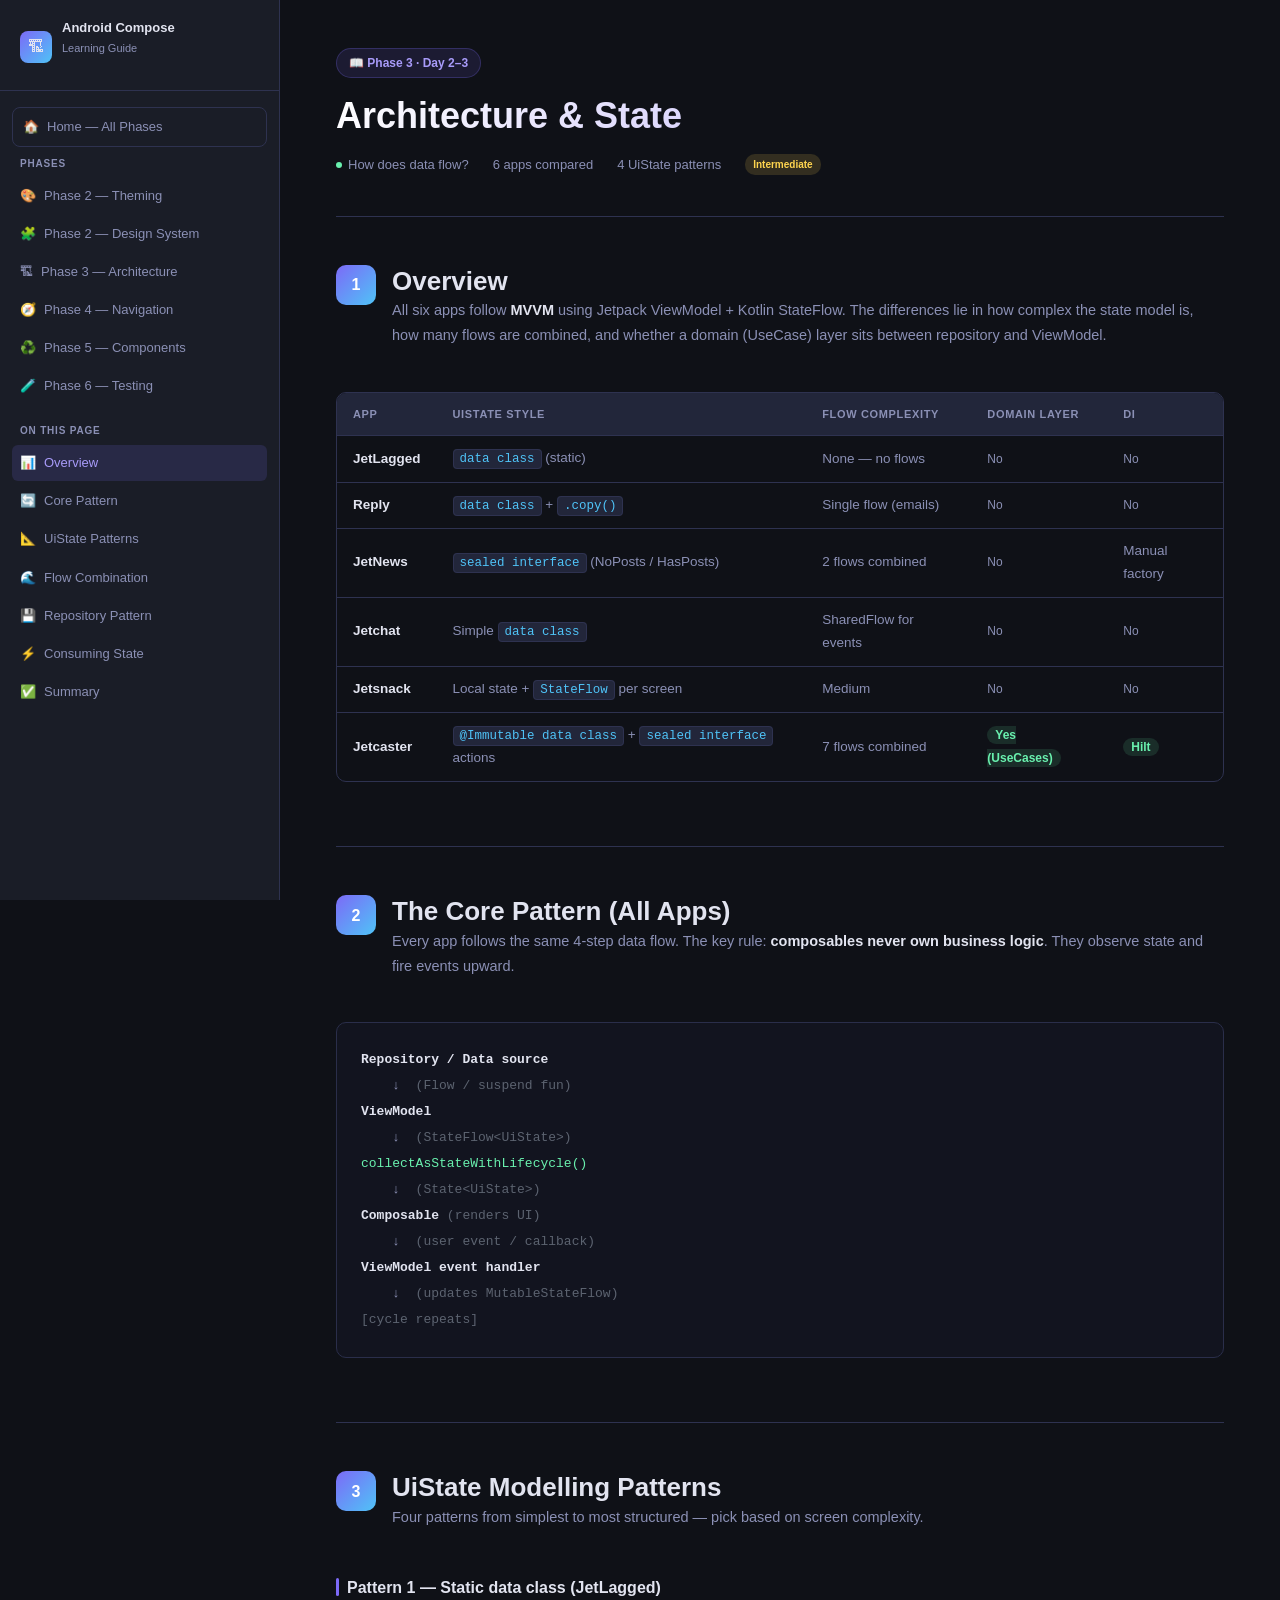
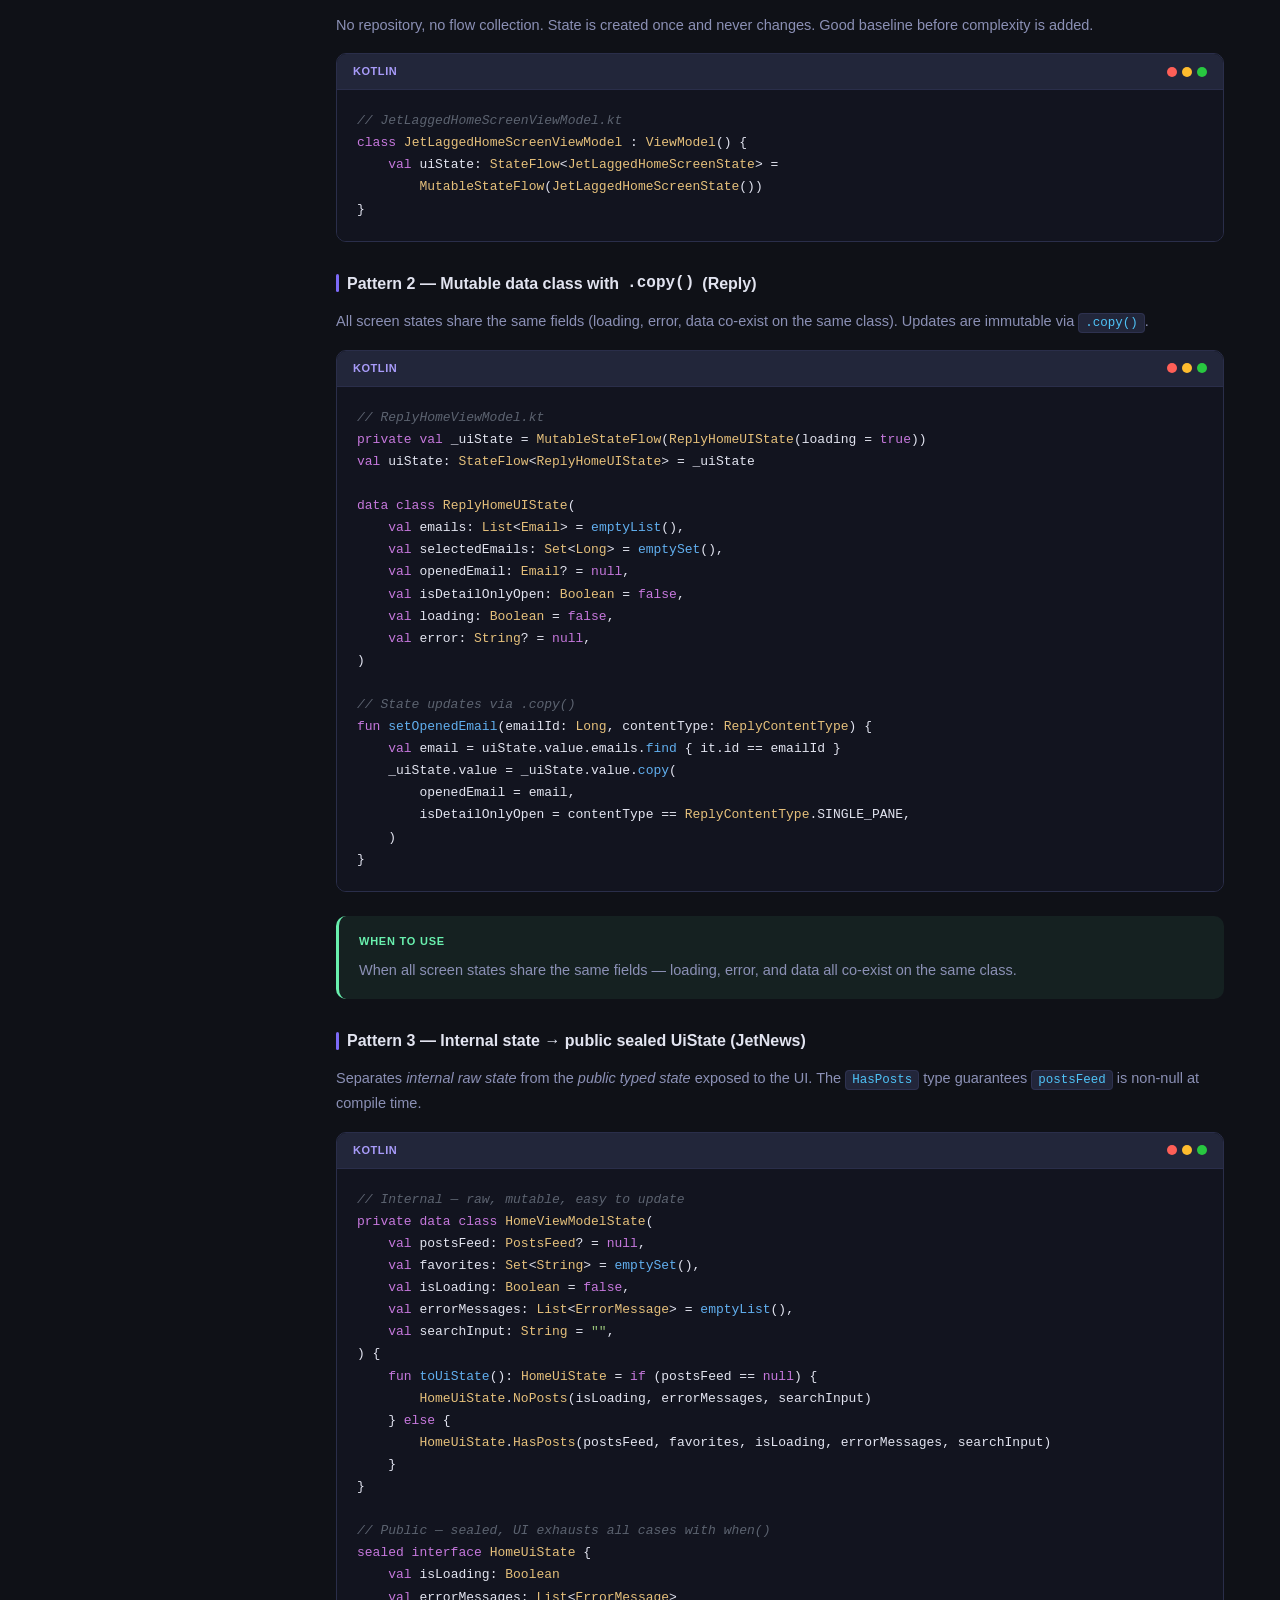
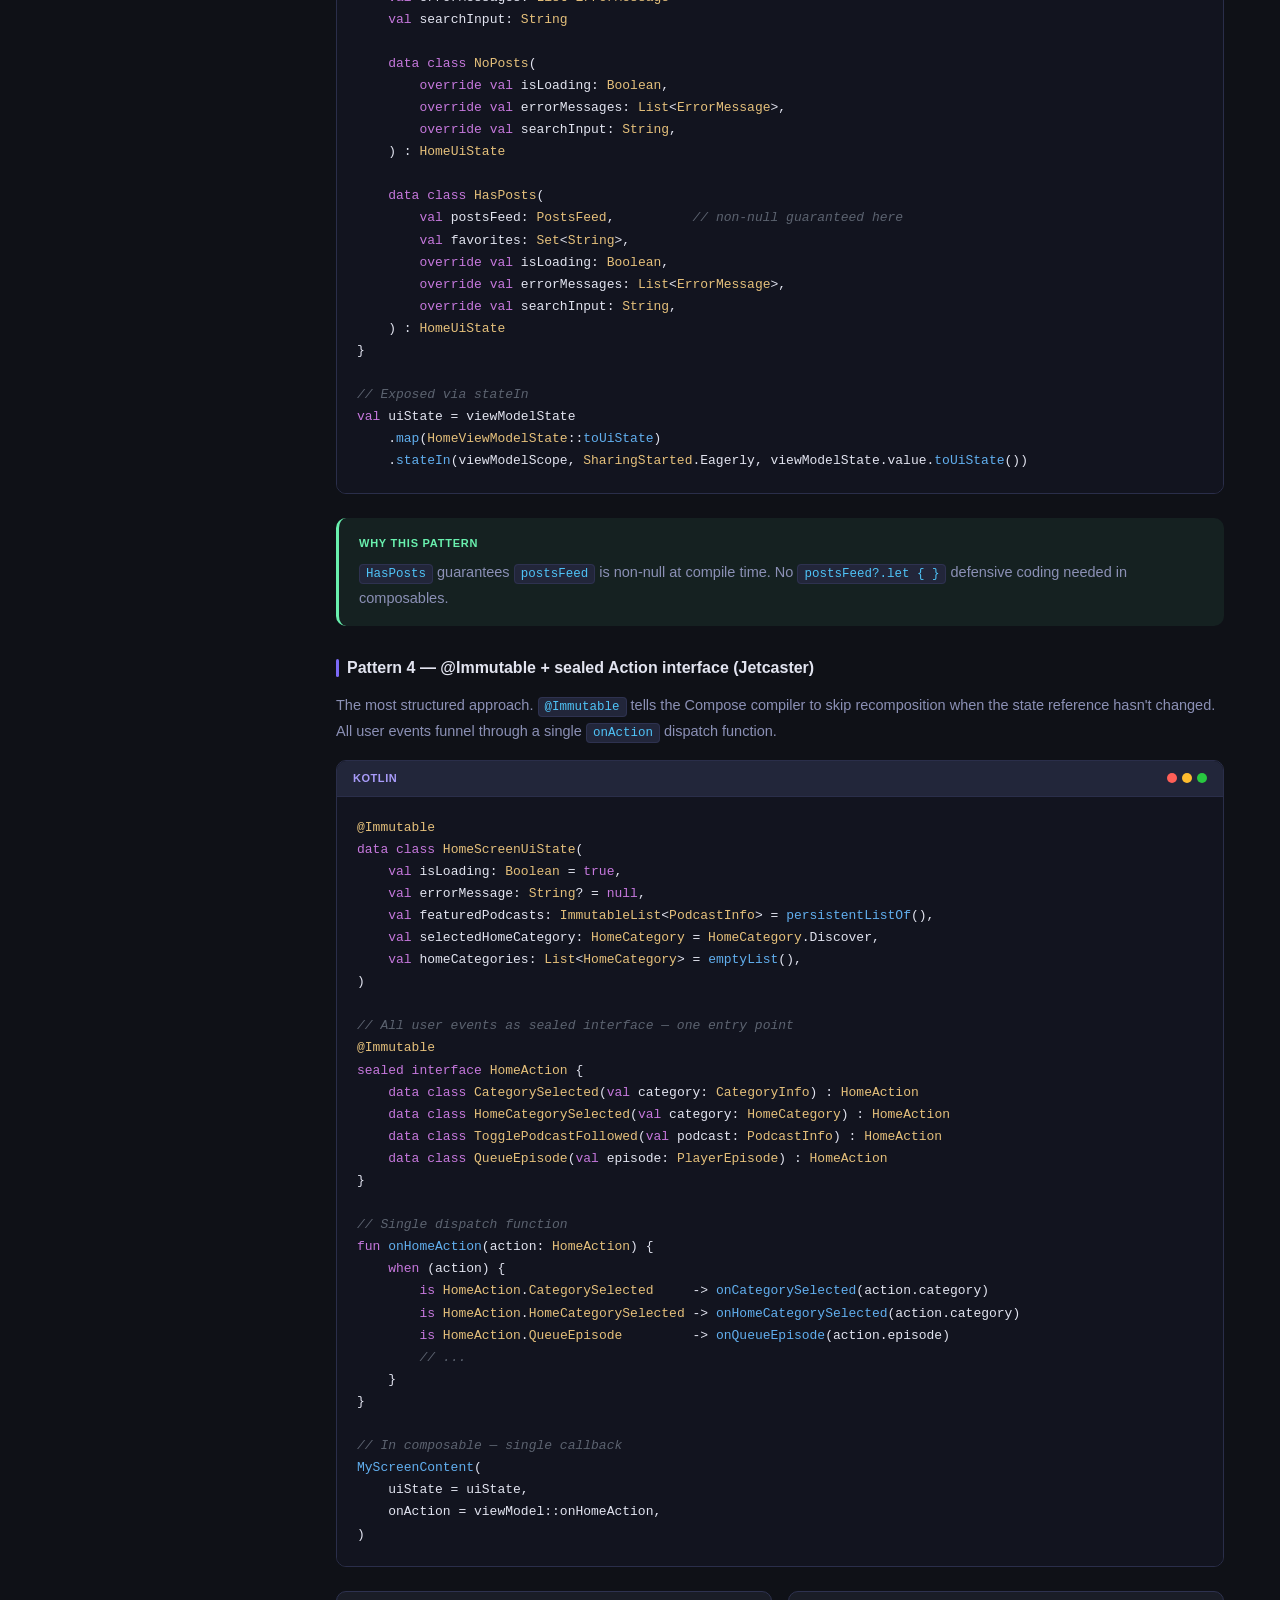
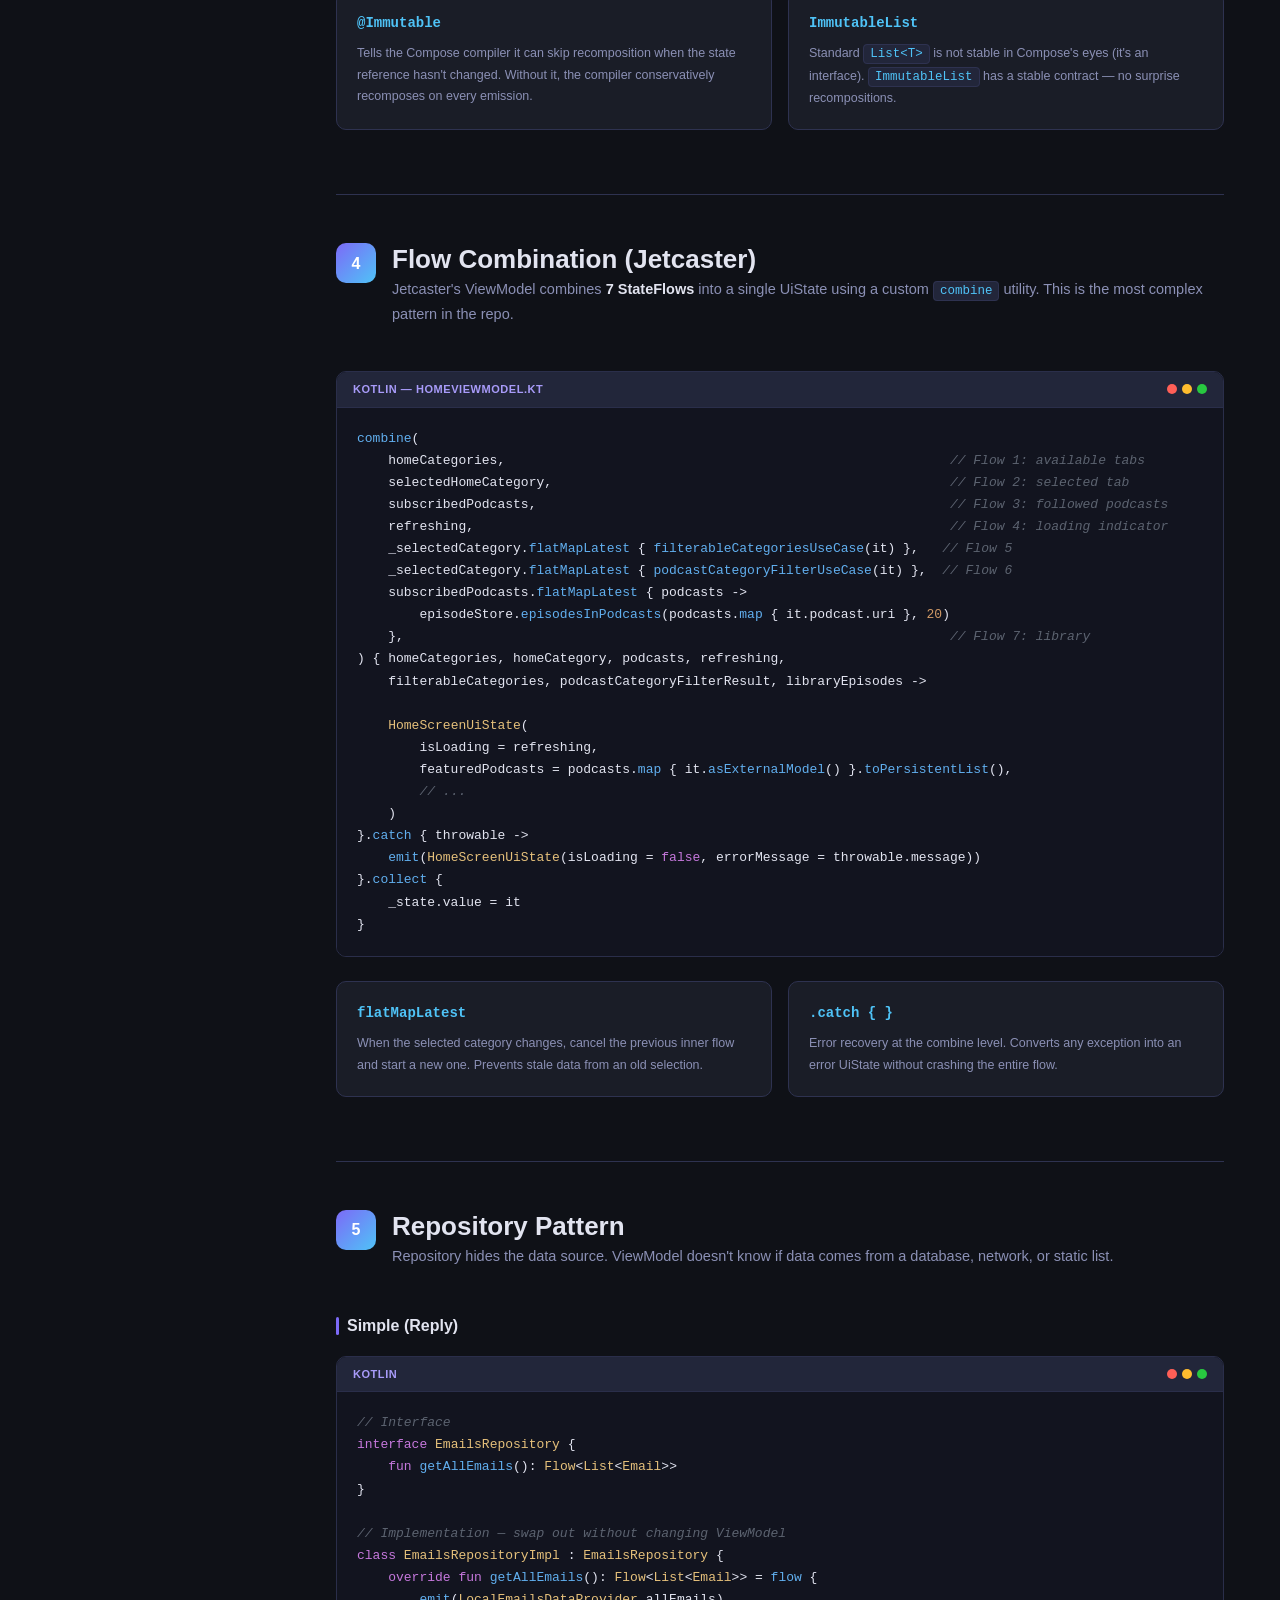
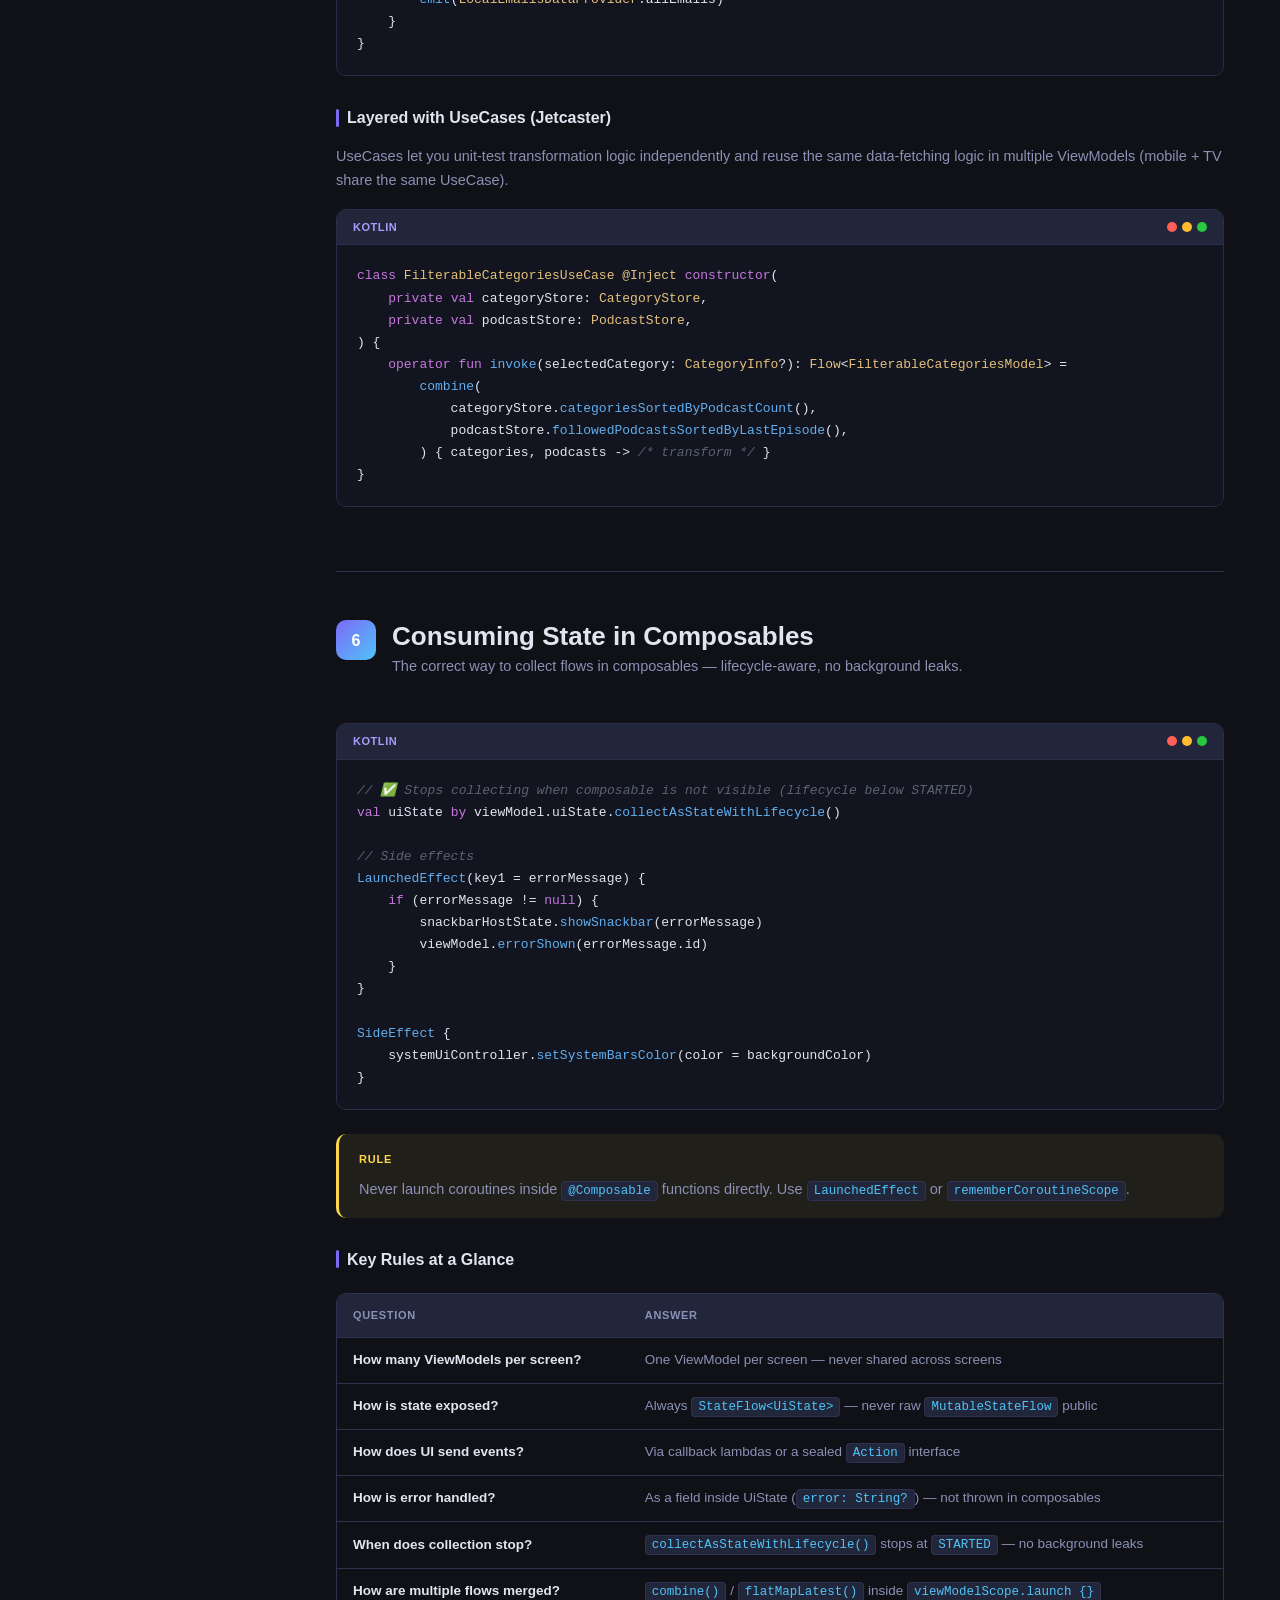
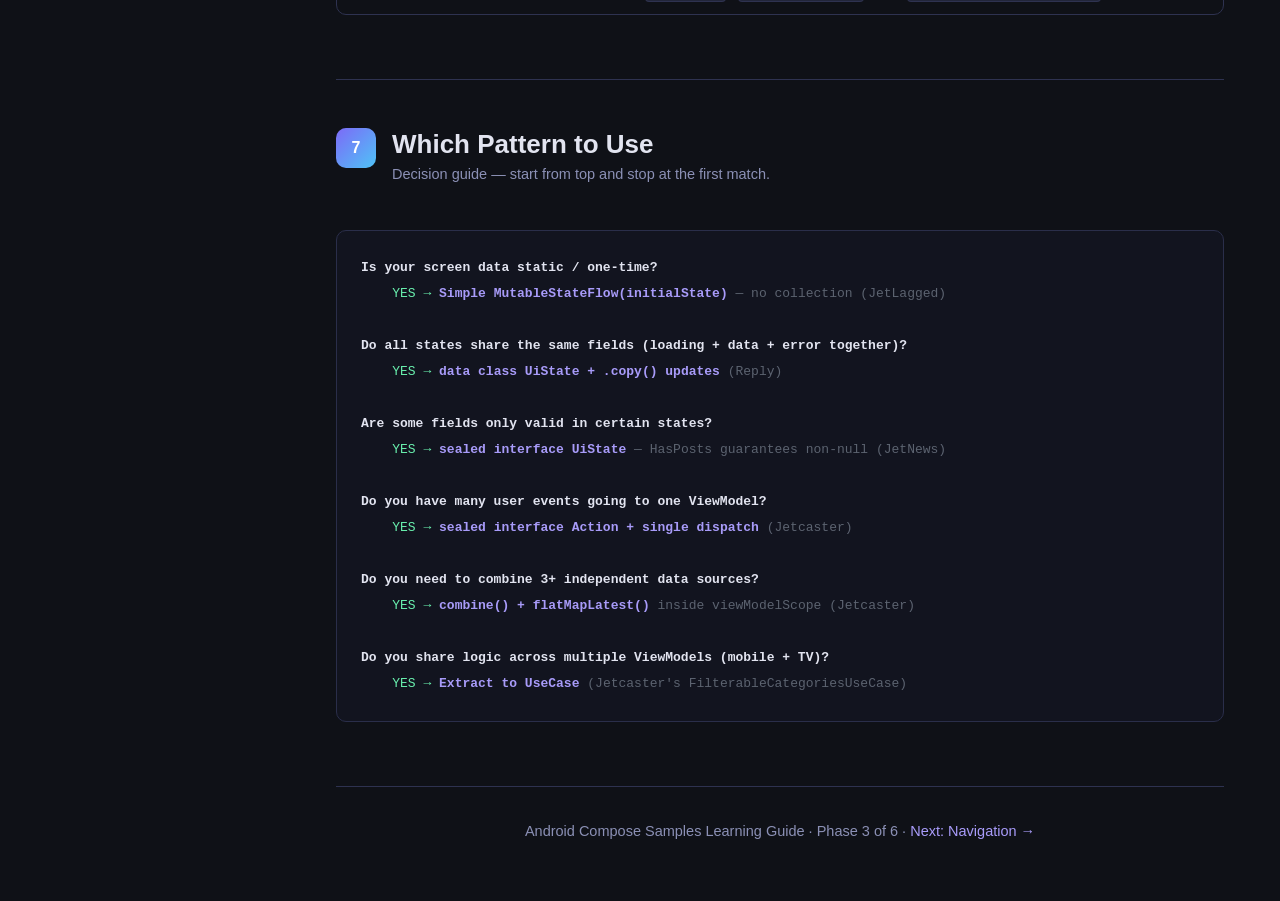
==== commit bb5bad45: "Update docs" ====
--- a/Docs/html/architecture-state.html
+++ b/Docs/html/architecture-state.html
@@ -21,6 +21,9 @@
 
   <nav>
     <div class="nav-section">
+      <a class="nav-item" href="index.html" style="margin-bottom:8px;border:1px solid var(--border);border-radius:8px;padding:8px 10px;">
+        <span>🏠</span> Home — All Phases
+      </a>
       <div class="nav-section-label">Phases</div>
       <a class="nav-item" href="theming-styles-guide.html">
         <span>🎨</span> Phase 2 — Theming
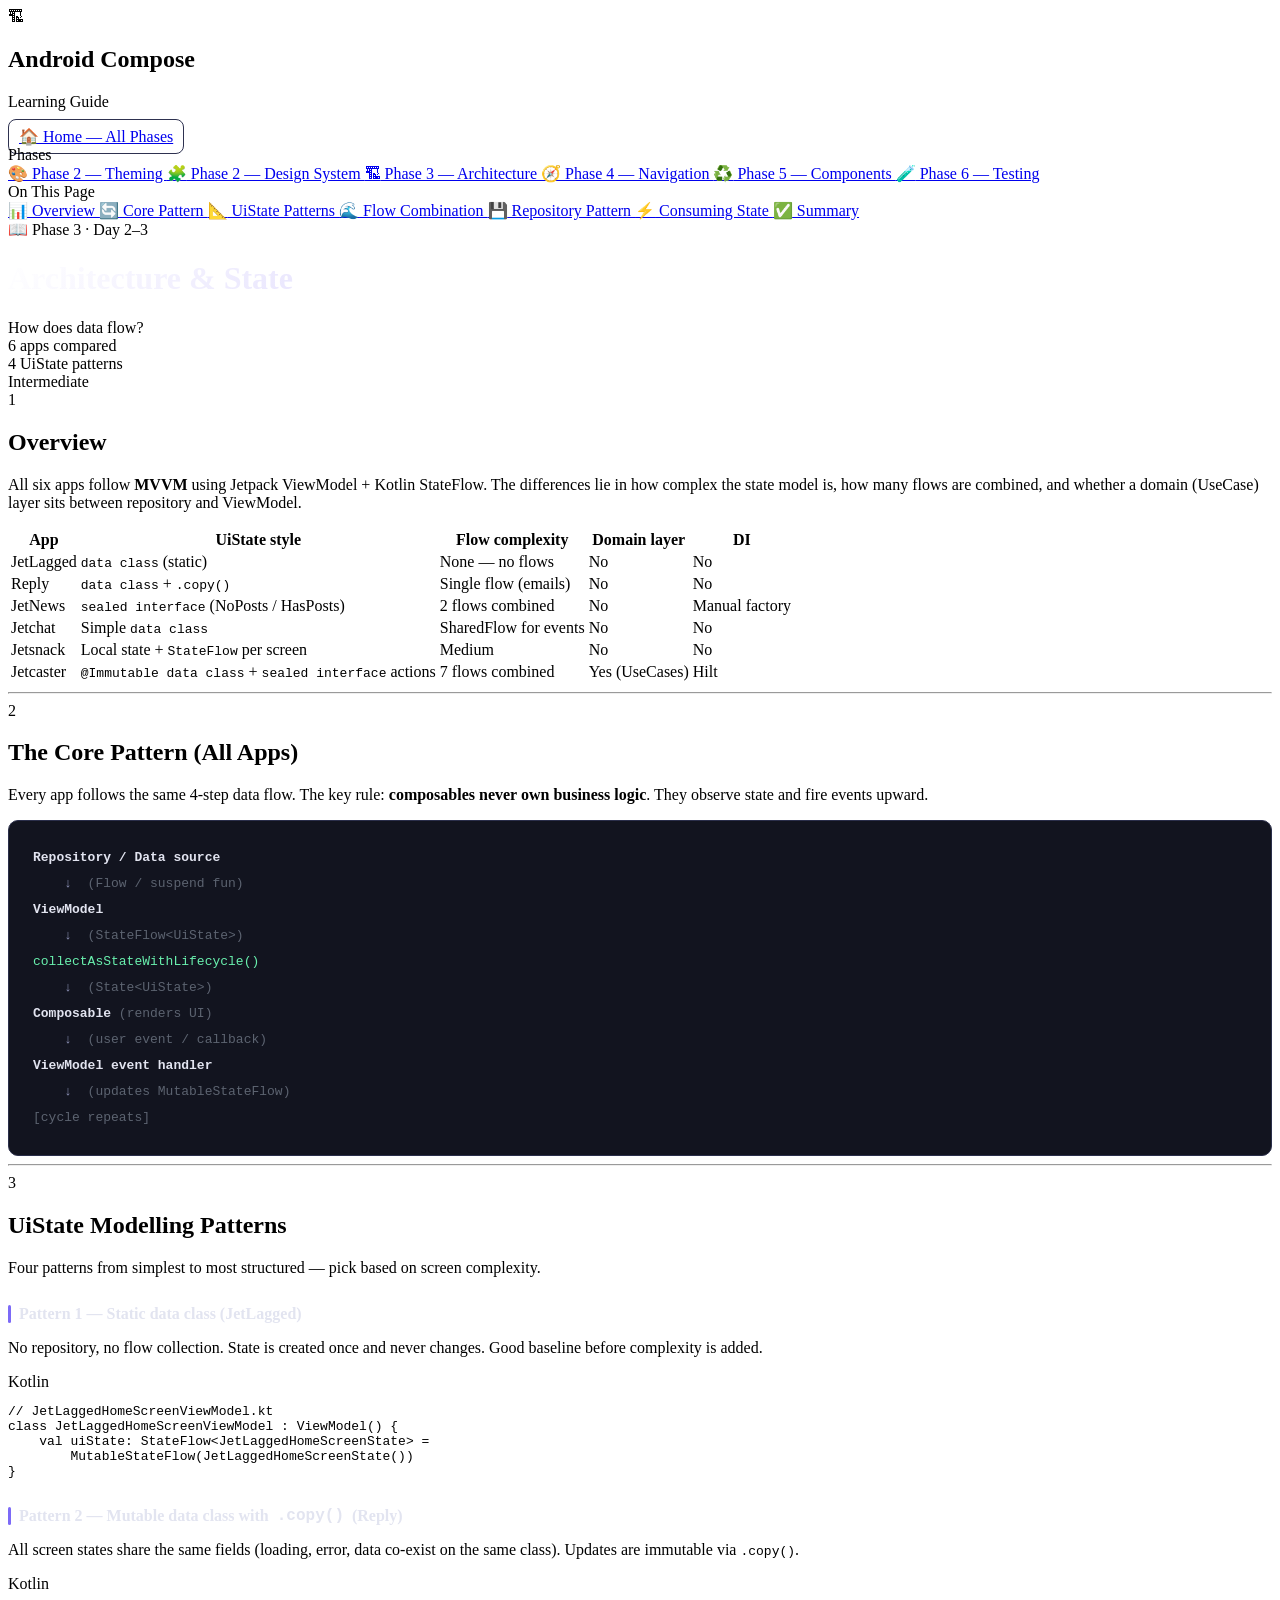
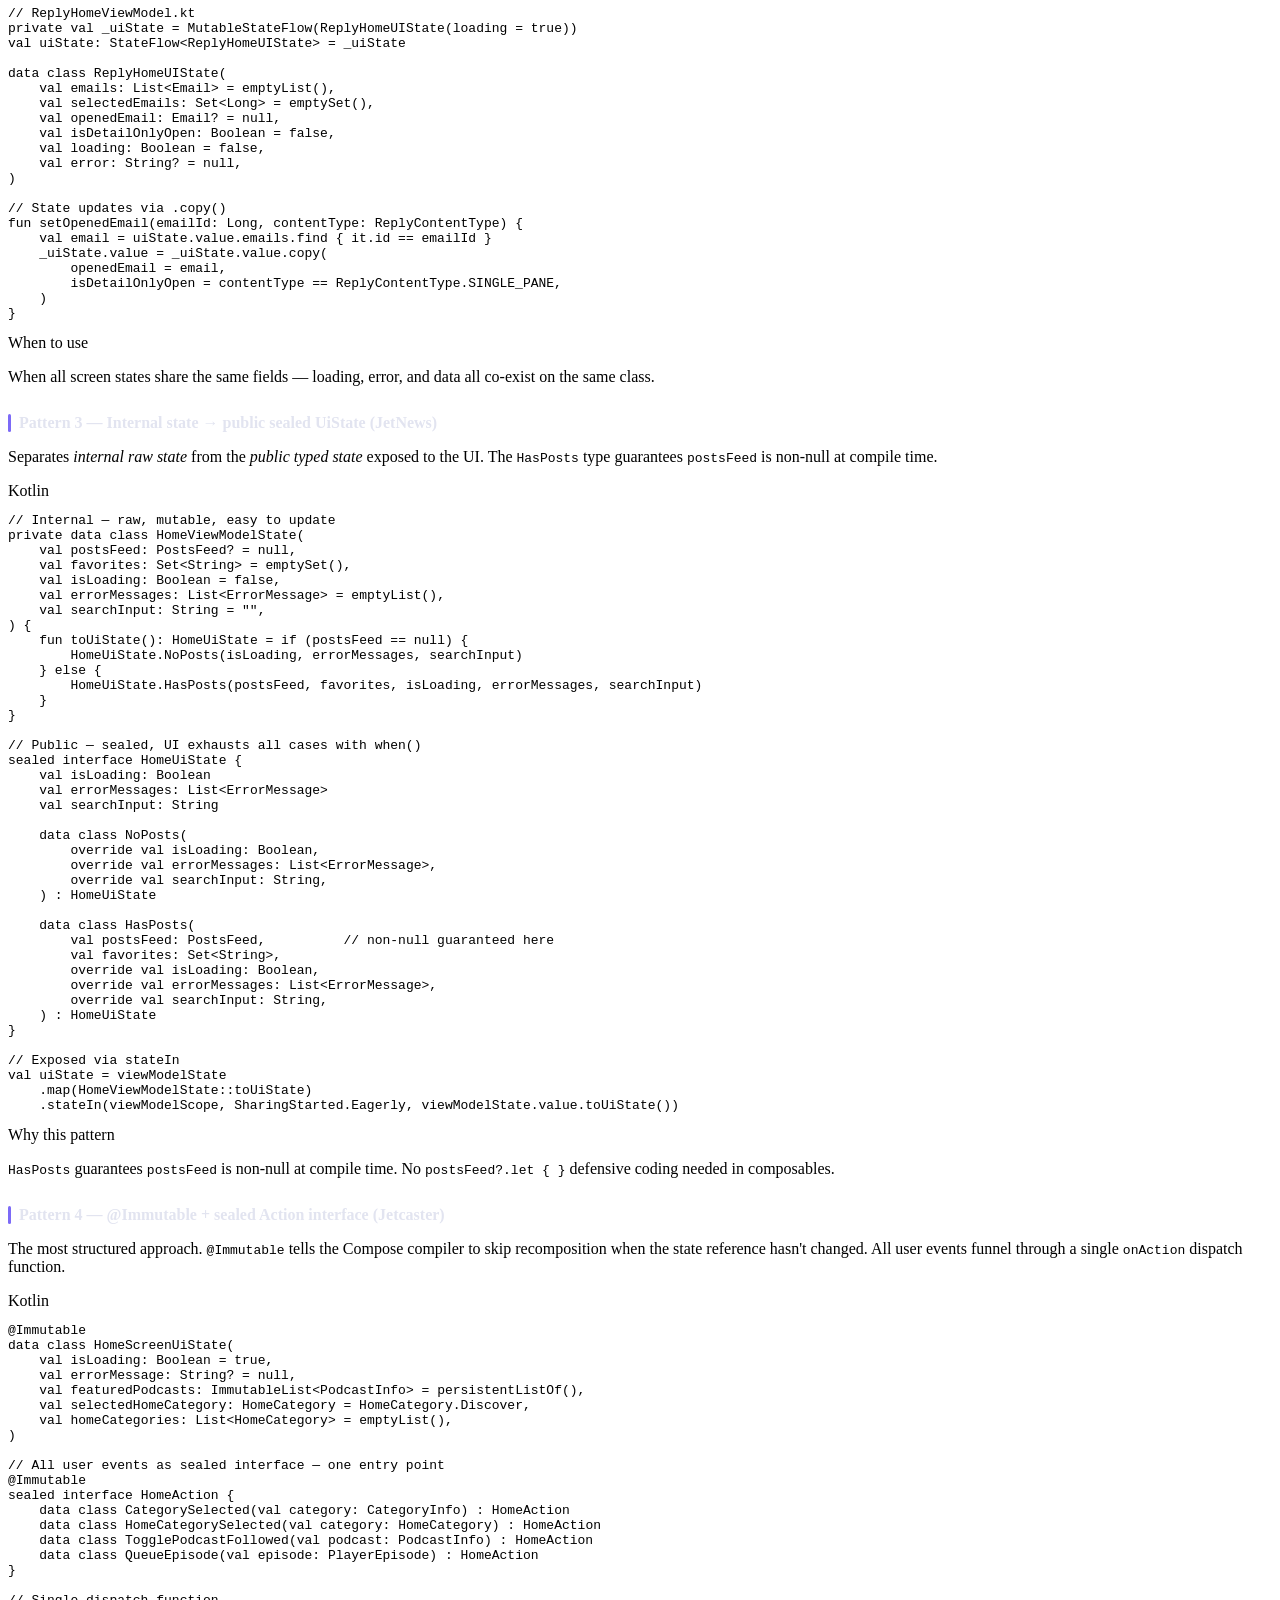
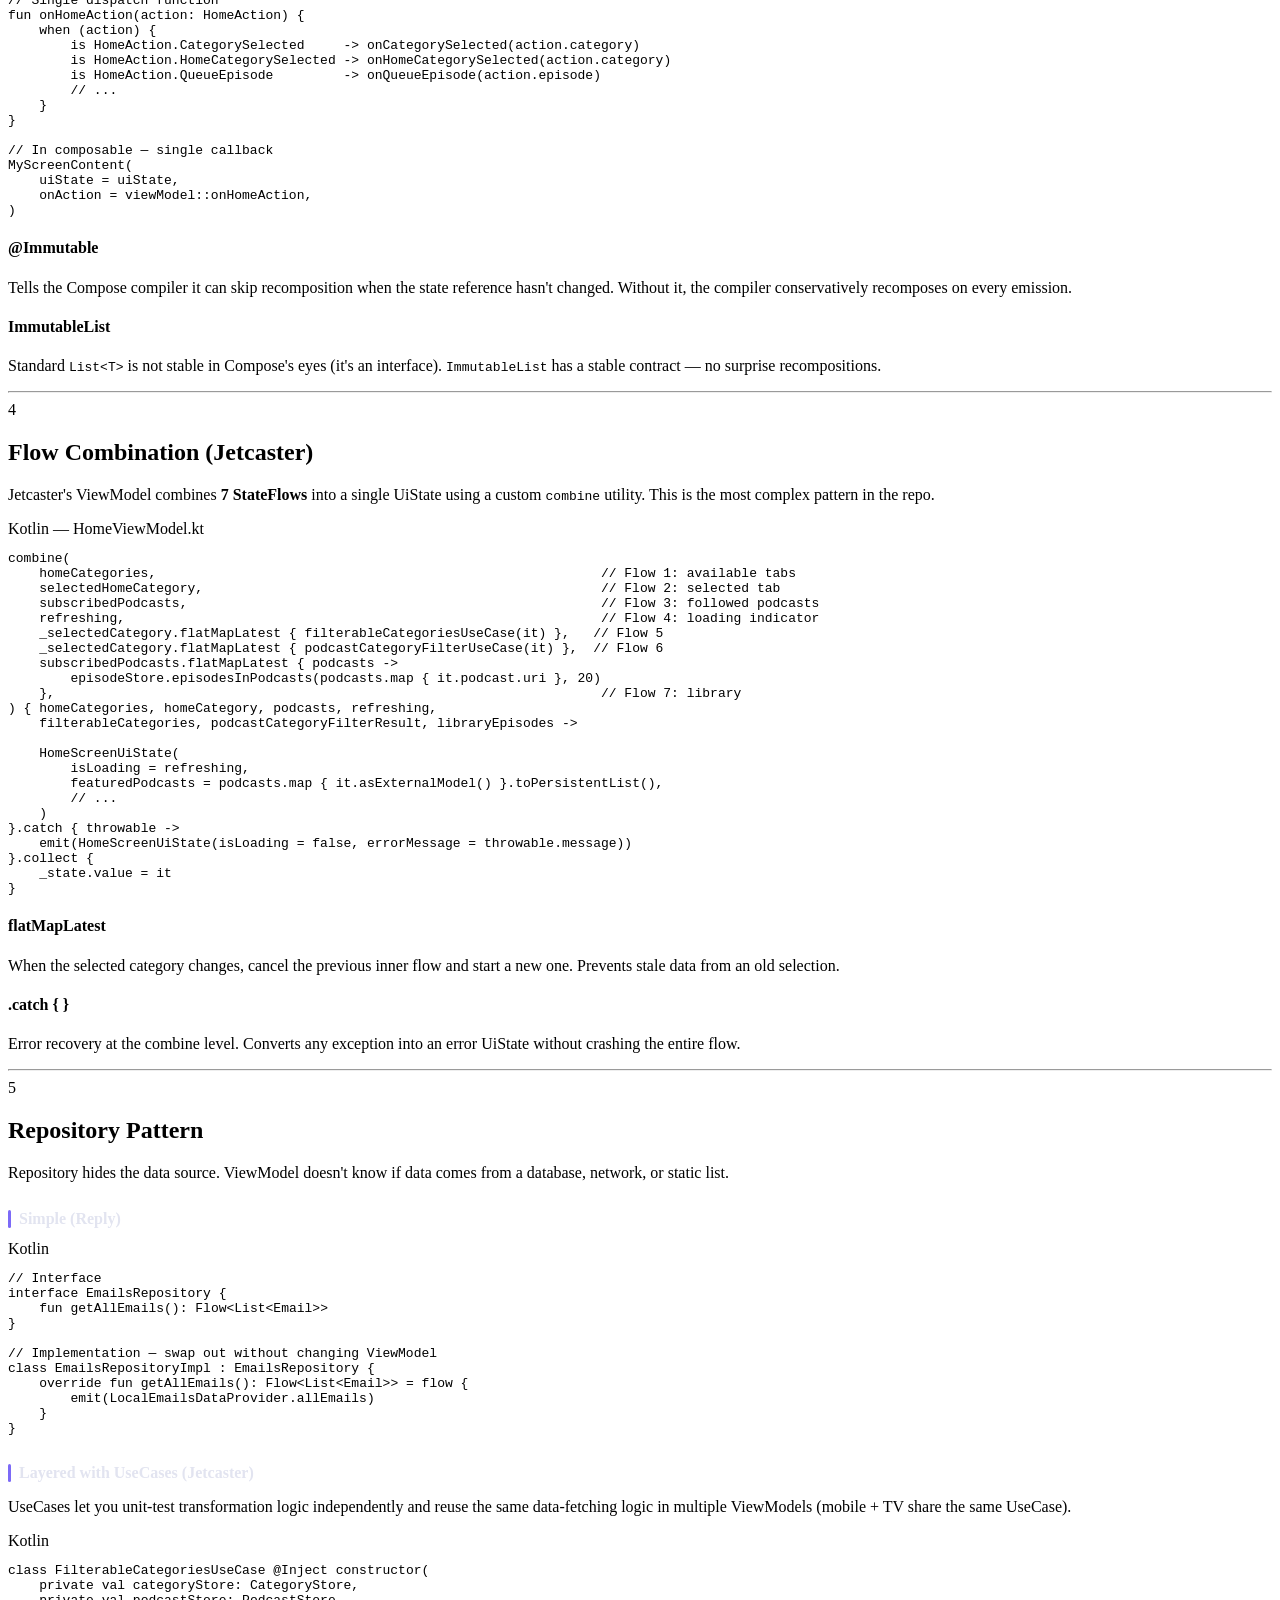
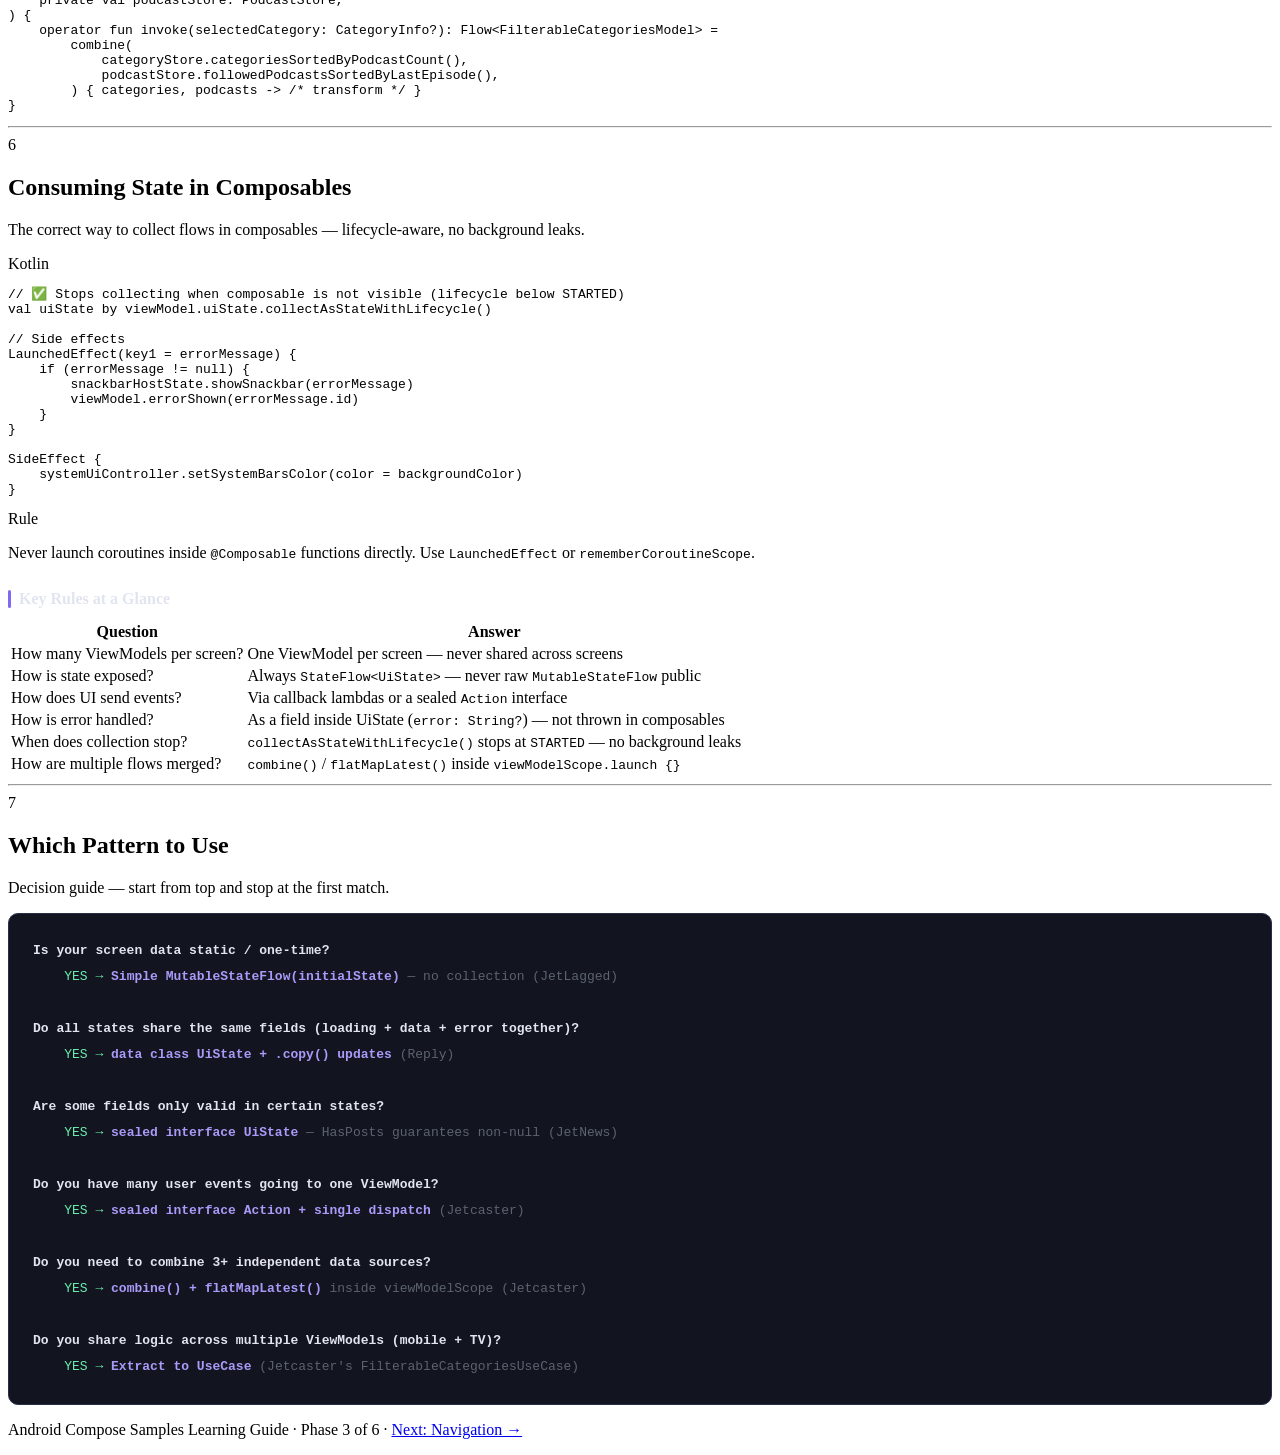
==== commit 1ad69212: "Update Docs HTML pages and add theme.css Co-Authored-By: Claude Sonnet 4.6 <noreply@anthropic.com>" ====
--- a/Docs/html/architecture-state.html
+++ b/Docs/html/architecture-state.html
@@ -4,7 +4,8 @@
   <meta charset="UTF-8" />
   <meta name="viewport" content="width=device-width, initial-scale=1.0" />
   <title>Phase 3 — Architecture & State | Android Compose Samples</title>
-  <link rel="stylesheet" href="styles/main.css" />
+  <link rel="stylesheet" href="styles/theme.css" />
+  <link rel="stylesheet" href="../../../docs/html/styles/main.css" />
 </head>
 <body>
 
@@ -578,6 +579,6 @@
   </footer>
 </main>
 
-<script src="scripts/main.js"></script>
+<script src="../../docs/html/scripts/main.js"></script>
 </body>
 </html>
--- a/Docs/html/styles/theme.css
+++ b/Docs/html/styles/theme.css
@@ -0,0 +1,56 @@
+/* ── Android Compose — theme variables & project-specific styles ── */
+/* Load this BEFORE ../../docs/html/styles/main.css */
+
+:root {
+  --bg: #0f1117;
+  --surface: #1a1d27;
+  --surface2: #22263a;
+  --border: #2e3250;
+  --primary: #7c6af7;
+  --primary-light: #a89bf9;
+  --accent: #4fc3f7;
+  --green: #69f0ae;
+  --yellow: #ffd54f;
+  --red: #ff6b6b;
+  --text: #e2e4f0;
+  --text-muted: #8b90b5;
+  --code-bg: #12141f;
+  --code-border: #2a2e4a;
+  --sidebar-width: 280px;
+}
+
+/* ── Hero h1 — gradient text ── */
+.hero h1 {
+  background: linear-gradient(135deg, #fff 0%, var(--primary-light) 100%);
+  -webkit-background-clip: text;
+  -webkit-text-fill-color: transparent;
+  background-clip: text;
+}
+
+/* ── h3 with left-bar accent ── */
+h3 {
+  font-size: 16px; font-weight: 700; color: var(--text);
+  margin: 28px 0 12px;
+  display: flex; align-items: center; gap: 8px;
+}
+
+h3::before {
+  content: '';
+  width: 3px; height: 18px;
+  background: var(--primary);
+  border-radius: 2px; flex-shrink: 0;
+}
+
+/* ── Flowchart (monospace tree style) ── */
+.flowchart {
+  background: var(--code-bg);
+  border: 1px solid var(--code-border);
+  border-radius: 10px; padding: 24px;
+  font-family: 'SF Mono', 'Fira Code', monospace;
+  font-size: 13px; line-height: 2; color: var(--text-muted);
+}
+
+.flowchart .q         { color: var(--text); font-weight: 600; }
+.flowchart .ans       { color: var(--green); }
+.flowchart .style-ref { color: var(--primary-light); font-weight: 600; }
+.flowchart .desc      { color: #5c6370; }
